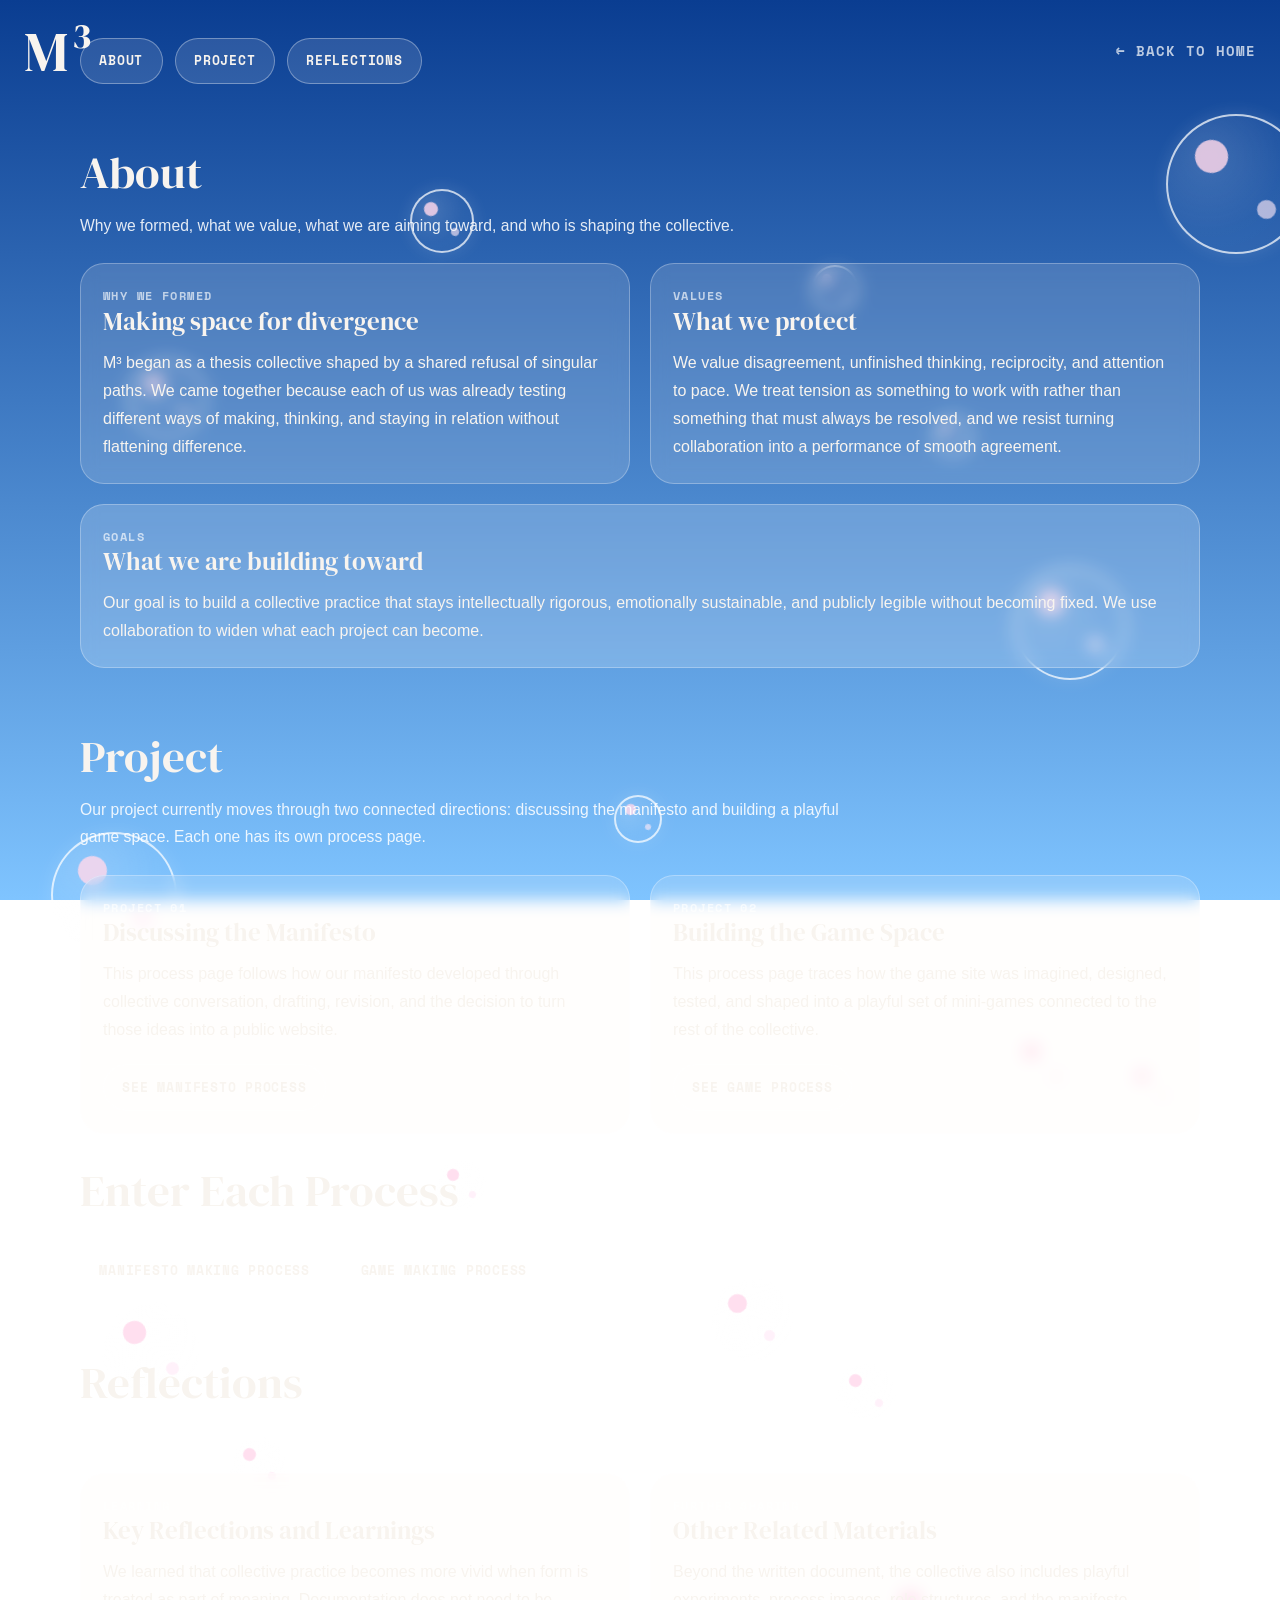
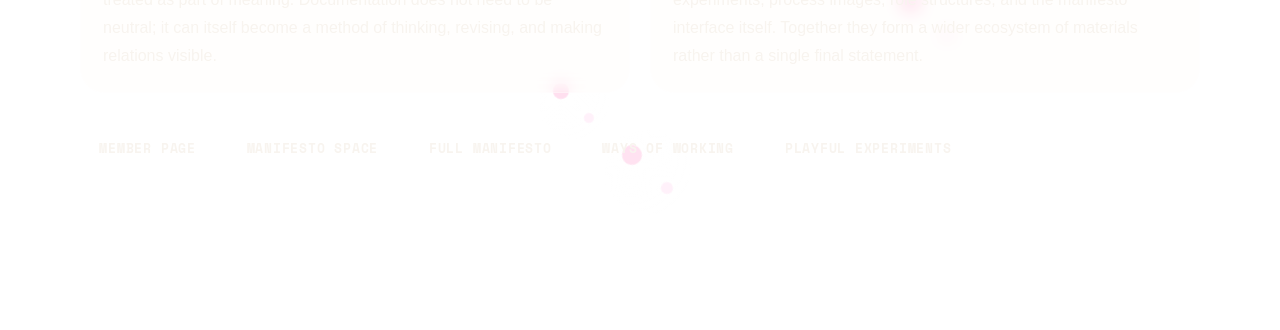
==== about.html @ fce45dc8 "first commit" ====
<!DOCTYPE html>
<html lang="en">
<head>
  <meta charset="UTF-8">
  <meta name="viewport" content="width=device-width, initial-scale=1.0">
  <title>M³ About</title>
  <link rel="stylesheet" href="./style.css">
</head>
<body class="about-page">
  <main class="page content-page">
    <a class="brand" href="./index.html">M&sup3;</a>
    <a class="page-home-link" href="./index.html">&larr; Back to Home</a>
    <div class="bubble bubble-1" aria-hidden="true"></div>
    <div class="bubble bubble-2" aria-hidden="true"></div>
    <div class="bubble bubble-3" aria-hidden="true"></div>
    <div class="bubble bubble-4" aria-hidden="true"></div>
    <div class="bubble bubble-5" aria-hidden="true"></div>
    <div class="bubble bubble-6" aria-hidden="true"></div>
    <div class="bubble bubble-7" aria-hidden="true"></div>
    <div class="bubble bubble-8" aria-hidden="true"></div>
    <div class="bubble bubble-9" aria-hidden="true"></div>
    <div class="bubble bubble-10" aria-hidden="true"></div>
    <div class="bubble bubble-11" aria-hidden="true"></div>
    <div class="bubble bubble-12" aria-hidden="true"></div>
    <div class="bubble bubble-13" aria-hidden="true"></div>
    <div class="bubble bubble-14" aria-hidden="true"></div>
    <div class="bubble bubble-15" aria-hidden="true"></div>
    <div class="bubble bubble-16" aria-hidden="true"></div>
    <div class="bubble bubble-17" aria-hidden="true"></div>
    <div class="bubble bubble-18" aria-hidden="true"></div>
    <section class="document-shell">
      <div class="link-cluster">
        <a class="link-pill" href="#about-section">About</a>
        <a class="link-pill" href="#project-section">Project</a>
        <a class="link-pill" href="#reflections-section">Reflections</a>
      </div>

      <div class="section-group" id="about-section">
        <div class="subsection-header">
          <h2 class="subsection-title">About</h2>
          <p class="subsection-note">Why we formed, what we value, what we are aiming toward, and who is shaping the collective.</p>
        </div>

        <div class="info-grid">
          <article class="info-card">
            <p class="card-kicker">Why We Formed</p>
            <h2>Making space for divergence</h2>
            <p>M&sup3; began as a thesis collective shaped by a shared refusal of singular paths. We came together because each of us was already testing different ways of making, thinking, and staying in relation without flattening difference.</p>
          </article>

          <article class="info-card">
            <p class="card-kicker">Values</p>
            <h2>What we protect</h2>
            <p>We value disagreement, unfinished thinking, reciprocity, and attention to pace. We treat tension as something to work with rather than something that must always be resolved, and we resist turning collaboration into a performance of smooth agreement.</p>
          </article>

          <article class="info-card feature-card">
            <p class="card-kicker">Goals</p>
            <h2>What we are building toward</h2>
            <p>Our goal is to build a collective practice that stays intellectually rigorous, emotionally sustainable, and publicly legible without becoming fixed. We use collaboration to widen what each project can become.</p>
          </article>
        </div>
      </div>

      <div class="section-group" id="project-section">
        <div class="subsection-header">
          <h2 class="subsection-title">Project</h2>
          <p class="subsection-note">Our project currently moves through two connected directions: discussing the manifesto and building a playful game space. Each one has its own process page.</p>
        </div>

        <div class="info-grid">
          <article class="info-card project-card">
            <p class="card-kicker">Project 01</p>
            <h2>Discussing the Manifesto</h2>
            <p>This process page follows how our manifesto developed through collective conversation, drafting, revision, and the decision to turn those ideas into a public website.</p>
            <div class="link-cluster">
              <a class="link-pill" href="./manifesto-process.html">See Manifesto Process</a>
            </div>
          </article>

          <article class="info-card project-card">
            <p class="card-kicker">Project 02</p>
            <h2>Building the Game Space</h2>
            <p>This process page traces how the game site was imagined, designed, tested, and shaped into a playful set of mini-games connected to the rest of the collective.</p>
            <div class="link-cluster">
              <a class="link-pill" href="./game-process.html">See Game Process</a>
            </div>
          </article>
        </div>

        <div class="subsection-header compact-header">
          <h2 class="subsection-title">Enter Each Process</h2>
        </div>

        <div class="link-cluster">
          <a class="link-pill" href="./manifesto-process.html">Manifesto Making Process</a>
          <a class="link-pill" href="./game-process.html">Game Making Process</a>
        </div>
      </div>

      <div class="section-group" id="reflections-section">
        <div class="subsection-header">
          <h2 class="subsection-title">Reflections</h2>
          <p class="subsection-note">What the process taught us, and what other materials remain worth sharing.</p>
        </div>

        <div class="info-grid">
          <article class="info-card">
            <p class="card-kicker">Learning</p>
            <h2>Key Reflections and Learnings</h2>
            <p>We learned that collective practice becomes more vivid when form is treated as part of meaning. Documentation does not need to be neutral; it can itself become a method of thinking, revising, and making relations visible.</p>
          </article>

          <article class="info-card">
            <p class="card-kicker">Further Sharing</p>
            <h2>Other Related Materials</h2>
            <p>Beyond the written document, the collective also includes playful experiments, process images, role structures, and the manifesto interface itself. Together they form a wider ecosystem of materials rather than a single final statement.</p>
          </article>
        </div>

        <div class="link-cluster">
          <a class="link-pill" href="./member.html">Member Page</a>
          <a class="link-pill" href="./manifesto/">Manifesto Space</a>
          <a class="link-pill" href="./manifesto/manifesto.html">Full Manifesto</a>
          <a class="link-pill" href="./manifesto/ways.html">Ways of Working</a>
          <a class="link-pill" href="./game/">Playful Experiments</a>
        </div>
      </div>
    </section>
  </main>
  <footer class="site-footer scroll-footer">&copy; 2026 M&sup3;</footer>
</body>
</html>
---- style.css ----
@import url('https://fonts.googleapis.com/css2?family=DM+Serif+Display:ital@0;1&family=Space+Mono:ital,wght@0,400;0,700;1,400&display=swap');

:root {
  --text: #f8f4ef;
  --button: rgba(255, 248, 240, 0.14);
  --button-hover: rgba(255, 248, 240, 0.28);
  --border: rgba(255, 255, 255, 0.28);
  --panel: rgba(255, 248, 240, 0.14);
}

* {
  box-sizing: border-box;
}

html {
  scroll-behavior: smooth;
}

body {
  margin: 0;
  min-height: 100vh;
  font-family: "Trebuchet MS", "Helvetica Neue", sans-serif;
  color: var(--text);
  background: url("./images/1.PNG") center center / cover no-repeat fixed;
}

body.member-page,
body.about-page {
  background: linear-gradient(180deg, #0a3d91 0%, #7fc4ff 100%) fixed;
}

body.process-page {
  background: linear-gradient(180deg, #38466b 0%, #c2d4ff 100%) fixed;
}

body.activation-page {
  background: linear-gradient(180deg, #125850 0%, #96ddd3 100%) fixed;
}

.site-footer {
  position: fixed;
  left: 50%;
  bottom: 18px;
  transform: translateX(-50%);
  color: rgba(255, 255, 255, 0.78);
  font-family: Arial, sans-serif;
  font-size: 0.78rem;
  letter-spacing: 1px;
  text-transform: uppercase;
  z-index: 5;
  pointer-events: none;
}

.site-footer.scroll-footer {
  position: static;
  display: block;
  width: fit-content;
  margin: 0 auto 1.5rem;
  transform: none;
}

.content-page {
  background: #1268c8;
}

body.member-page .content-page {
  background: transparent;
}

body.about-page .content-page,
body.process-page .content-page,
body.activation-page .content-page {
  background: transparent;
}

.page {
  min-height: 100vh;
  padding: 24px;
}

.content-page {
  display: flex;
  flex-direction: column;
  overflow: hidden;
  position: relative;
}

.home-page {
  display: flex;
  flex-direction: column;
  position: relative;
  overflow: hidden;
}

.brand {
  position: absolute;
  top: 24px;
  left: 24px;
  z-index: 3;
  margin: 0;
  font-size: clamp(2rem, 6vw, 3.5rem);
  line-height: 1;
  letter-spacing: 0.08em;
  color: var(--text);
  text-decoration: none;
  display: inline-block;
  font-family: 'DM Serif Display', serif;
  font-weight: 400;
}

.brand:hover {
  color: #C1121F;
}

.home-page .brand {
  text-transform: none;
}

.menu {
  flex: 1;
  display: grid;
  grid-template-columns: repeat(2, minmax(122px, 1fr));
  align-content: start;
  justify-content: center;
  gap: 14px 14px;
  width: min(300px, 100%);
  margin: 16vh auto 0;
  position: relative;
  z-index: 2;
}

.menu a {
  display: inline-flex;
  align-items: center;
  justify-content: center;
  width: 100%;
  padding: 12px 12px;
  border: 1px solid var(--border);
  border-radius: 999px;
  color: var(--text);
  text-decoration: none;
  text-transform: uppercase;
  letter-spacing: 1px;
  background: var(--button);
  font-size: 0.8rem;
  font-family: 'Space Mono', monospace;
  font-weight: 700;
  animation: pulse 2.4s ease-in-out infinite;
  animation-delay: var(--delay, 0s);
  box-shadow: 0 8px 24px rgba(0, 0, 0, 0.12);
  transition: transform 160ms ease, background 160ms ease, border-color 160ms ease;
}

.menu a:hover,
.menu a:focus-visible {
  background: var(--button-hover);
  border-color: rgba(255, 255, 255, 0.56);
  transform: translateY(-2px);
}

.menu a:nth-child(2) {
  animation-delay: 0.5s;
}

.menu a:nth-child(3) {
  animation-delay: 1s;
}

.menu a:nth-child(4) {
  animation-delay: 1.5s;
}

.page-home-link {
  position: absolute;
  top: 40px;
  right: 24px;
  display: inline-flex;
  align-items: center;
  gap: 0.5rem;
  color: rgba(255, 255, 255, 0.72);
  text-decoration: none;
  font-family: 'Space Mono', monospace;
  font-size: 0.9rem;
  text-transform: uppercase;
  letter-spacing: 1px;
  font-weight: 700;
  transition: all 0.3s ease;
}

.page-home-link:hover {
  color: #fdfbf7;
  opacity: 0.7;
  transform: translateX(-5px);
}

.content {
  max-width: 560px;
  margin-top: 7vh;
  padding: 18px 20px;
  border: 1px solid var(--border);
  border-radius: 24px;
  background: var(--panel);
  backdrop-filter: blur(4px);
}

.content h2 {
  margin: 0 0 12px;
  font-size: 1.2rem;
  text-transform: uppercase;
  letter-spacing: 0.08em;
}

.content p {
  margin: 0;
  line-height: 1.7;
}

.about-content {
  padding: 0;
  border: 0;
  border-radius: 0;
  background: transparent;
  backdrop-filter: none;
  margin-top: 14vh;
}

.about-content p+p {
  margin-top: 1.7rem;
}

.document-shell {
  max-width: 1120px;
  width: 100%;
  margin: 1.5vh auto 6rem;
  position: relative;
  z-index: 2;
}

.document-shell>.link-cluster:first-child {
  margin-top: 0;
}

.section-intro {
  max-width: 760px;
  margin-bottom: 2rem;
}

.eyebrow {
  margin: 0 0 0.6rem;
  font-family: 'Space Mono', monospace;
  font-size: 0.8rem;
  font-weight: 700;
  letter-spacing: 0.12em;
  text-transform: uppercase;
  color: rgba(255, 255, 255, 0.72);
}

.section-title,
.subsection-title {
  margin: 0;
  font-family: 'DM Serif Display', serif;
  font-weight: 400;
  line-height: 1.1;
}

.section-title {
  font-size: clamp(2.4rem, 6vw, 4.4rem);
}

.section-lead {
  margin: 1rem 0 0;
  max-width: 720px;
  line-height: 1.8;
  font-size: 1.04rem;
  color: rgba(255, 255, 255, 0.92);
}

.subsection-header {
  max-width: 760px;
  margin: 3.5rem 0 1.5rem;
}

.compact-header {
  margin-top: 2rem;
}

.subsection-title {
  font-size: clamp(1.8rem, 4vw, 2.8rem);
}

.subsection-note {
  margin: 0.9rem 0 0;
  max-width: 760px;
  line-height: 1.75;
  font-size: 0.98rem;
  color: rgba(255, 255, 255, 0.88);
}

.section-group {
  margin-top: 4rem;
  scroll-margin-top: 6rem;
}

.info-grid {
  display: grid;
  grid-template-columns: repeat(2, minmax(0, 1fr));
  gap: 20px;
}

.info-card,
.timeline-item,
.gallery-card {
  border: 1px solid var(--border);
  border-radius: 24px;
  background: var(--panel);
  backdrop-filter: blur(8px);
}

.info-card {
  padding: 22px;
}

.card-kicker {
  margin: 0 0 0.75rem;
  font-family: 'Space Mono', monospace;
  font-size: 0.74rem;
  font-weight: 700;
  letter-spacing: 0.12em;
  text-transform: uppercase;
  color: rgba(255, 255, 255, 0.66);
}

.info-card h2 {
  margin: 0 0 0.75rem;
  font-family: 'DM Serif Display', serif;
  font-size: 1.55rem;
  font-weight: 400;
  line-height: 1.2;
}

.info-card p {
  margin: 0;
  line-height: 1.75;
}

.info-card p+p {
  margin-top: 0.9rem;
}

.feature-card {
  grid-column: 1 / -1;
  background: rgba(255, 255, 255, 0.18);
}

.project-card {
  display: flex;
  flex-direction: column;
}

.project-card .link-cluster {
  margin-top: 1.25rem;
}

.project-card .link-pill {
  width: fit-content;
}

.timeline {
  display: grid;
  gap: 18px;
}

.timeline-item {
  display: grid;
  grid-template-columns: auto 1fr;
  gap: 18px;
  padding: 22px;
}

.timeline-index {
  min-width: 52px;
  height: 52px;
  display: inline-flex;
  align-items: center;
  justify-content: center;
  border-radius: 50%;
  border: 1px solid rgba(255, 255, 255, 0.34);
  font-family: 'Space Mono', monospace;
  font-size: 0.86rem;
  font-weight: 700;
  letter-spacing: 0.08em;
}

.timeline-copy h2 {
  margin: 0 0 0.65rem;
  font-family: 'DM Serif Display', serif;
  font-size: 1.4rem;
  font-weight: 400;
}

.timeline-copy p {
  margin: 0;
  line-height: 1.75;
}

.detail-list {
  list-style: none;
  margin: 0;
  padding: 0;
  display: grid;
  gap: 0.8rem;
}

.detail-list li {
  padding-top: 0.8rem;
  border-top: 1px solid rgba(255, 255, 255, 0.12);
  line-height: 1.7;
}

.detail-list li:first-child {
  padding-top: 0;
  border-top: 0;
}

.link-cluster {
  display: flex;
  flex-wrap: wrap;
  gap: 12px;
  margin-top: 2rem;
}

.link-pill {
  display: inline-flex;
  align-items: center;
  justify-content: center;
  padding: 0.8rem 1.15rem;
  border-radius: 999px;
  border: 1px solid rgba(255, 255, 255, 0.34);
  background: rgba(255, 255, 255, 0.12);
  color: var(--text);
  text-decoration: none;
  font-family: 'Space Mono', monospace;
  font-size: 0.8rem;
  font-weight: 700;
  letter-spacing: 0.06em;
  text-transform: uppercase;
  transition: transform 160ms ease, background 160ms ease, border-color 160ms ease;
}

.link-pill:hover,
.link-pill:focus-visible {
  transform: translateY(-2px);
  background: rgba(255, 255, 255, 0.2);
  border-color: rgba(255, 255, 255, 0.52);
}

.member-section {
  max-width: 1120px;
  width: 100%;
  margin: 8vh auto 4rem;
  position: relative;
  z-index: 2;
}

.process-shell {
  max-width: 1120px;
  width: 100%;
  margin: 8vh auto 4rem;
  position: relative;
  z-index: 2;
}

.process-cta {
  margin-top: 3.25rem;
}

.member-grid {
  display: grid;
  grid-template-columns: repeat(3, minmax(0, 1fr));
  gap: 20px;
  align-items: start;
}

.about-member-grid {
  margin-top: 1.25rem;
}

.member-card {
  display: flex;
  flex-direction: column;
  gap: 0.85rem;
  padding: 16px;
  border: 1px solid var(--border);
  border-radius: 24px;
  background: var(--panel);
  backdrop-filter: blur(4px);
}

.member-image {
  display: block;
  width: 100%;
  aspect-ratio: 1 / 1;
  object-fit: cover;
  border-radius: 18px;
  margin-bottom: 14px;
}

.member-name {
  margin: 0;
  font-family: 'DM Serif Display', serif;
  font-size: 1.35rem;
  font-weight: 400;
}

.member-meta {
  margin: 0;
  font-family: 'Space Mono', monospace;
  font-size: 0.74rem;
  font-weight: 700;
  letter-spacing: 0.12em;
  text-transform: uppercase;
  color: rgba(255, 255, 255, 0.72);
}

.member-bio,
.member-contact,
.member-detail {
  margin: 0;
  line-height: 1.65;
  font-size: 0.95rem;
}

.member-tags {
  display: flex;
  flex-wrap: wrap;
  gap: 8px;
}

.member-tag {
  display: inline-flex;
  align-items: center;
  padding: 0.32rem 0.65rem;
  border-radius: 999px;
  border: 1px solid rgba(255, 255, 255, 0.26);
  background: rgba(255, 255, 255, 0.1);
  font-family: 'Space Mono', monospace;
  font-size: 0.72rem;
  letter-spacing: 0.05em;
  text-transform: uppercase;
}

.member-subtitle {
  margin: 0;
  font-family: 'DM Serif Display', serif;
  font-size: 1rem;
  font-weight: 400;
}

.member-contact {
  margin-top: auto;
  padding-top: 0.6rem;
  font-family: 'Space Mono', monospace;
  font-size: 0.78rem;
}

.gallery-grid {
  display: grid;
  grid-template-columns: repeat(3, minmax(0, 1fr));
  gap: 20px;
}

.gallery-card {
  margin: 0;
  padding: 12px;
}

.gallery-card img {
  display: block;
  width: 100%;
  aspect-ratio: 4 / 5;
  object-fit: cover;
  border-radius: 16px;
}

img[data-random-manifesto-image] {
  transition: opacity 220ms ease;
}

.gallery-card figcaption {
  margin-top: 0.8rem;
  line-height: 1.6;
  font-size: 0.88rem;
  color: rgba(255, 255, 255, 0.84);
}

.bubble {
  position: absolute;
  border-radius: 50%;
  border: 2px solid rgba(255, 255, 255, 0.72);
  background: radial-gradient(circle at 30% 30%, rgba(255, 255, 255, 0.14), rgba(255, 255, 255, 0.03) 55%, rgba(255, 255, 255, 0.01) 100%);
  box-shadow: 0 0 18px rgba(255, 255, 255, 0.12);
  pointer-events: none;
  z-index: 1;
}

.bubble::before,
.bubble::after {
  content: "";
  position: absolute;
  border-radius: 50%;
  background: rgba(255, 216, 235, 0.82);
  filter: blur(0.2px);
}

.bubble::before {
  width: 24%;
  height: 24%;
  top: 18%;
  left: 20%;
  transform: rotate(-18deg);
}

.bubble::after {
  width: 14%;
  height: 14%;
  right: 20%;
  bottom: 24%;
  opacity: 0.72;
  background: rgba(255, 233, 247, 0.88);
  transform: rotate(18deg);
}

.bubble-1 {
  width: 78px;
  height: 78px;
  top: 19%;
  left: 10%;
  animation: bubble-drift-1 16s ease-in-out infinite;
}

.bubble-2 {
  width: 112px;
  height: 112px;
  top: 30%;
  right: 12%;
  animation: bubble-drift-2 19s ease-in-out infinite;
}

.bubble-3 {
  width: 58px;
  height: 58px;
  bottom: 21%;
  left: 18%;
  animation: bubble-drift-3 15s ease-in-out infinite;
}

.bubble-4 {
  width: 92px;
  height: 92px;
  bottom: 12%;
  right: 24%;
  animation: bubble-drift-4 18s ease-in-out infinite;
}

.bubble-5 {
  width: 46px;
  height: 46px;
  top: 14%;
  right: 33%;
  animation: bubble-drift-5 13s ease-in-out infinite;
}

.bubble-6 {
  width: 64px;
  height: 64px;
  top: 10%;
  left: 32%;
  animation: bubble-drift-3 17s ease-in-out infinite;
}

.bubble-7 {
  width: 126px;
  height: 126px;
  top: 44%;
  left: 4%;
  animation: bubble-drift-2 21s ease-in-out infinite;
}

.bubble-8 {
  width: 54px;
  height: 54px;
  top: 56%;
  right: 8%;
  animation: bubble-drift-5 14s ease-in-out infinite;
}

.bubble-9 {
  width: 84px;
  height: 84px;
  bottom: 28%;
  right: 38%;
  animation: bubble-drift-1 18s ease-in-out infinite;
}

.bubble-10 {
  width: 72px;
  height: 72px;
  bottom: 8%;
  left: 42%;
  animation: bubble-drift-4 20s ease-in-out infinite;
}

.bubble-11 {
  width: 40px;
  height: 40px;
  top: 22%;
  right: 24%;
  animation: bubble-drift-5 15s ease-in-out infinite;
}

.bubble-12 {
  width: 98px;
  height: 98px;
  bottom: 26%;
  left: 8%;
  animation: bubble-drift-2 23s ease-in-out infinite;
}

.bubble-13 {
  width: 52px;
  height: 52px;
  bottom: 36%;
  left: 34%;
  animation: bubble-drift-3 16s ease-in-out infinite;
}

.bubble-14 {
  width: 140px;
  height: 140px;
  top: 6%;
  right: -2%;
  animation: bubble-drift-1 24s ease-in-out infinite;
}

.bubble-15 {
  width: 66px;
  height: 66px;
  bottom: 42%;
  right: 16%;
  animation: bubble-drift-4 17s ease-in-out infinite;
}

.bubble-16 {
  width: 48px;
  height: 48px;
  top: 42%;
  left: 48%;
  animation: bubble-drift-5 12s ease-in-out infinite;
}

.bubble-17 {
  width: 88px;
  height: 88px;
  bottom: 4%;
  right: 46%;
  animation: bubble-drift-2 22s ease-in-out infinite;
}

.bubble-18 {
  width: 60px;
  height: 60px;
  top: 72%;
  right: 30%;
  animation: bubble-drift-3 18s ease-in-out infinite;
}

@keyframes pulse {

  0%,
  100% {
    transform: scale(1);
  }

  18% {
    transform: scale(1.04);
  }

  32% {
    transform: scale(1);
  }

  48% {
    transform: scale(1.06);
  }

  64% {
    transform: scale(0.99);
  }
}

@keyframes bubble-drift-1 {

  0%,
  100% {
    transform: translate(0, 0) scale(1);
  }

  25% {
    transform: translate(18px, -26px) scale(1.04);
  }

  50% {
    transform: translate(38px, -8px) scale(0.98);
  }

  75% {
    transform: translate(12px, 22px) scale(1.02);
  }
}

@keyframes bubble-drift-2 {

  0%,
  100% {
    transform: translate(0, 0) scale(1);
  }

  30% {
    transform: translate(-22px, -18px) scale(1.03);
  }

  55% {
    transform: translate(-40px, 16px) scale(0.97);
  }

  80% {
    transform: translate(-10px, 26px) scale(1.01);
  }
}

@keyframes bubble-drift-3 {

  0%,
  100% {
    transform: translate(0, 0) scale(1);
  }

  35% {
    transform: translate(20px, -20px) scale(1.05);
  }

  65% {
    transform: translate(34px, 10px) scale(0.98);
  }
}

@keyframes bubble-drift-4 {

  0%,
  100% {
    transform: translate(0, 0) scale(1);
  }

  20% {
    transform: translate(-16px, -24px) scale(1.04);
  }

  48% {
    transform: translate(-34px, -6px) scale(0.99);
  }

  76% {
    transform: translate(-8px, 20px) scale(1.02);
  }
}

@keyframes bubble-drift-5 {

  0%,
  100% {
    transform: translate(0, 0) scale(1);
  }

  40% {
    transform: translate(-14px, 18px) scale(1.04);
  }

  70% {
    transform: translate(8px, 30px) scale(0.97);
  }
}

@media (max-width: 720px) {
  .page {
    padding: 16px;
  }

  .brand {
    top: 16px;
    left: 16px;
  }

  .menu {
    width: min(320px, 100%);
    margin-top: 13vh;
  }

  .page-home-link {
    top: 24px;
    right: 16px;
  }

  .site-footer {
    bottom: 14px;
    font-size: 0.72rem;
  }

  .member-grid {
    grid-template-columns: 1fr;
  }

  .info-grid,
  .gallery-grid {
    grid-template-columns: 1fr;
  }

  .timeline-item {
    grid-template-columns: 1fr;
  }

  .document-shell {
    margin-top: 7rem;
    margin-bottom: 3rem;
  }

  .member-section {
    margin-top: 7rem;
  }

  .process-shell {
    margin-top: 7rem;
  }

  .menu a {
    min-width: 0;
  }

  .bubble-1 {
    top: 24%;
    left: 4%;
  }

  .bubble-2 {
    top: 34%;
    right: 4%;
  }

  .bubble-4 {
    right: 10%;
  }

  .bubble-6 {
    top: 18%;
    left: 48%;
  }

  .bubble-7 {
    top: 52%;
    left: -2%;
  }

  .bubble-8 {
    top: 68%;
    right: 2%;
  }

  .bubble-9 {
    bottom: 18%;
    right: 22%;
  }

  .bubble-10 {
    bottom: 6%;
    left: 18%;
  }

  .bubble-11 {
    top: 22%;
    right: 20%;
  }

  .bubble-12 {
    bottom: 24%;
    left: 2%;
  }

  .bubble-13 {
    bottom: 32%;
    left: 40%;
  }

  .bubble-14 {
    top: 10%;
    right: -8%;
  }

  .bubble-15 {
    bottom: 32%;
    right: 8%;
  }

  .bubble-16 {
    top: 46%;
    left: 58%;
  }

  .bubble-17 {
    bottom: 10%;
    right: 40%;
  }

  .bubble-18 {
    top: 78%;
    right: 24%;
  }
}
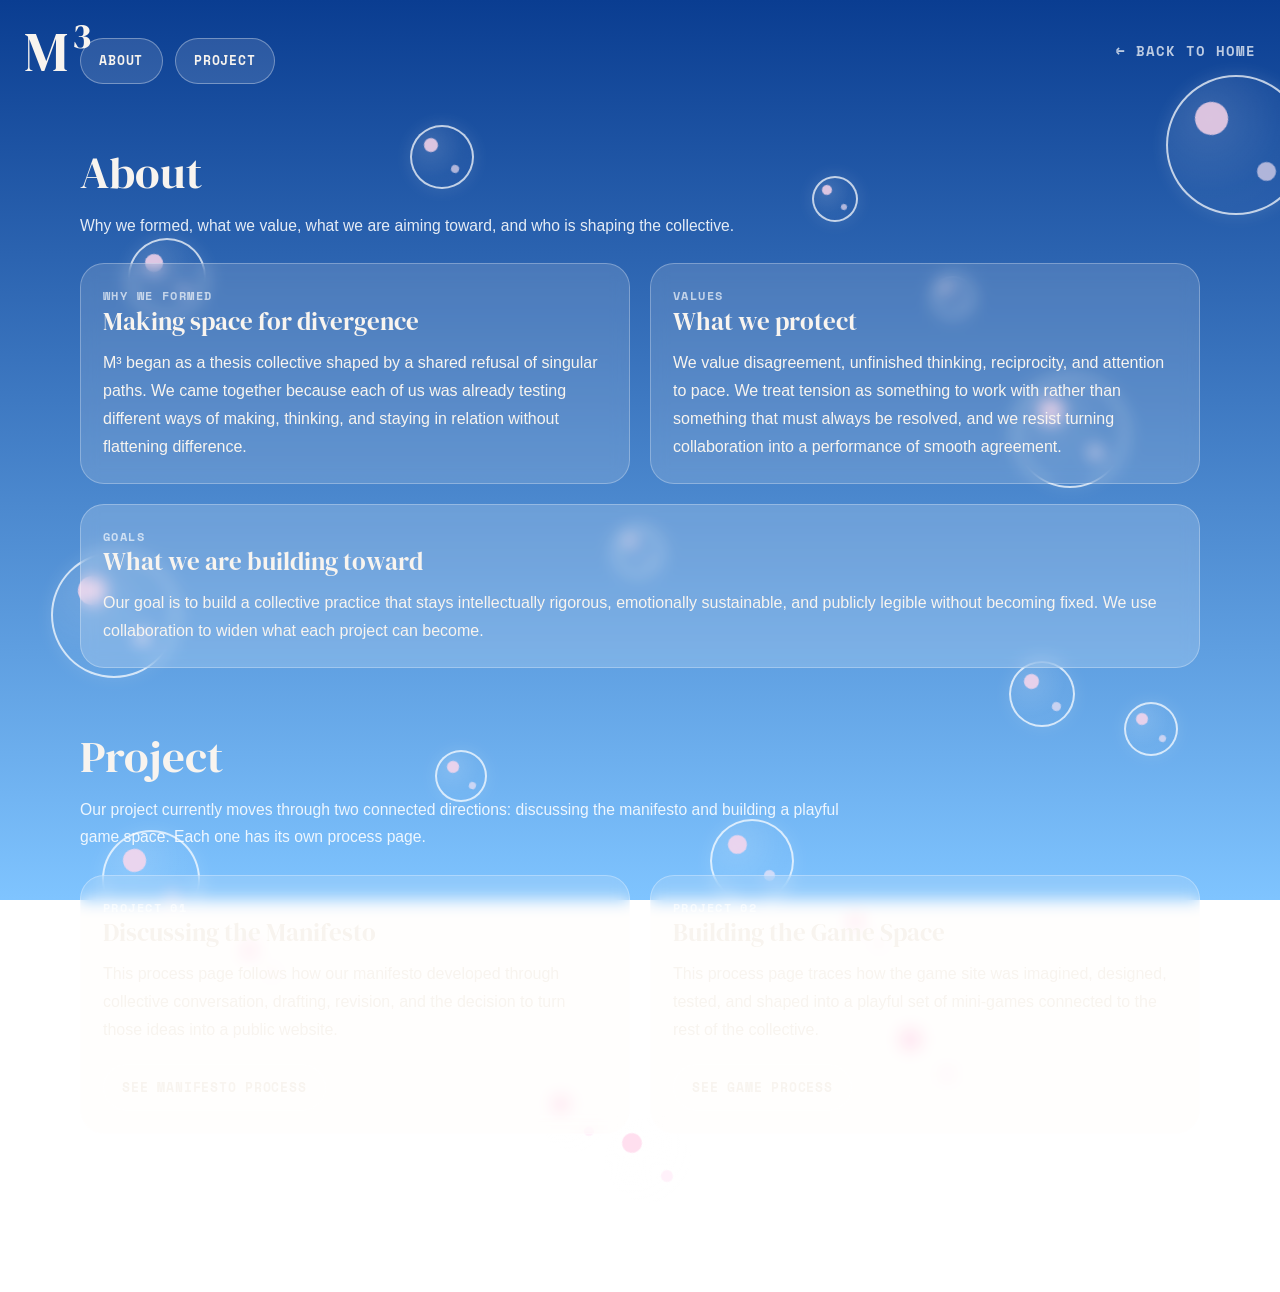
==== commit 507be2de: "8:17" ====
--- a/about.html
+++ b/about.html
@@ -32,7 +32,6 @@
       <div class="link-cluster">
         <a class="link-pill" href="#about-section">About</a>
         <a class="link-pill" href="#project-section">Project</a>
-        <a class="link-pill" href="#reflections-section">Reflections</a>
       </div>
 
       <div class="section-group" id="about-section">
@@ -88,43 +87,6 @@
           </article>
         </div>
 
-        <div class="subsection-header compact-header">
-          <h2 class="subsection-title">Enter Each Process</h2>
-        </div>
-
-        <div class="link-cluster">
-          <a class="link-pill" href="./manifesto-process.html">Manifesto Making Process</a>
-          <a class="link-pill" href="./game-process.html">Game Making Process</a>
-        </div>
-      </div>
-
-      <div class="section-group" id="reflections-section">
-        <div class="subsection-header">
-          <h2 class="subsection-title">Reflections</h2>
-          <p class="subsection-note">What the process taught us, and what other materials remain worth sharing.</p>
-        </div>
-
-        <div class="info-grid">
-          <article class="info-card">
-            <p class="card-kicker">Learning</p>
-            <h2>Key Reflections and Learnings</h2>
-            <p>We learned that collective practice becomes more vivid when form is treated as part of meaning. Documentation does not need to be neutral; it can itself become a method of thinking, revising, and making relations visible.</p>
-          </article>
-
-          <article class="info-card">
-            <p class="card-kicker">Further Sharing</p>
-            <h2>Other Related Materials</h2>
-            <p>Beyond the written document, the collective also includes playful experiments, process images, role structures, and the manifesto interface itself. Together they form a wider ecosystem of materials rather than a single final statement.</p>
-          </article>
-        </div>
-
-        <div class="link-cluster">
-          <a class="link-pill" href="./member.html">Member Page</a>
-          <a class="link-pill" href="./manifesto/">Manifesto Space</a>
-          <a class="link-pill" href="./manifesto/manifesto.html">Full Manifesto</a>
-          <a class="link-pill" href="./manifesto/ways.html">Ways of Working</a>
-          <a class="link-pill" href="./game/">Playful Experiments</a>
-        </div>
       </div>
     </section>
   </main>
--- a/style.css
+++ b/style.css
@@ -25,16 +25,10 @@
 }
 
 body.member-page,
-body.about-page {
+body.about-page,
+body.process-page,
+body.activation-page {
   background: linear-gradient(180deg, #0a3d91 0%, #7fc4ff 100%) fixed;
-}
-
-body.process-page {
-  background: linear-gradient(180deg, #38466b 0%, #c2d4ff 100%) fixed;
-}
-
-body.activation-page {
-  background: linear-gradient(180deg, #125850 0%, #96ddd3 100%) fixed;
 }
 
 .site-footer {
@@ -357,12 +351,85 @@
   flex-direction: column;
 }
 
+.process-start-card {
+  display: grid;
+  grid-template-columns: minmax(0, 1.6fr) minmax(0, 1fr);
+  gap: 28px;
+  align-items: start;
+}
+
+.process-start-card img {
+  display: block;
+  width: 88%;
+  aspect-ratio: 16 / 10;
+  object-fit: cover;
+  border-radius: 16px;
+  justify-self: start;
+  align-self: start;
+}
+
+.process-start-copy p:first-child {
+  margin-top: 0;
+}
+
+.process-start-copy {
+  align-self: start;
+}
+
+.process-start-copy p {
+  font-size: 0.97rem;
+  line-height: 1.68;
+  text-wrap: pretty;
+}
+
 .project-card .link-cluster {
   margin-top: 1.25rem;
 }
 
 .project-card .link-pill {
   width: fit-content;
+}
+
+.process-form-grid {
+  align-items: stretch;
+}
+
+.process-form-copy,
+.process-form-reference {
+  height: 100%;
+}
+
+.process-form-copy p {
+  text-wrap: pretty;
+}
+
+.process-reference-grid {
+  display: grid;
+  grid-template-columns: repeat(2, minmax(0, 1fr));
+  gap: 14px;
+  margin-top: 1.2rem;
+}
+
+.process-reference-item {
+  margin: 0;
+}
+
+.process-reference-item img {
+  display: block;
+  width: 100%;
+  aspect-ratio: 4 / 3;
+  object-fit: cover;
+  border-radius: 14px;
+}
+
+.process-reference-item figcaption {
+  margin-top: 0.55rem;
+  font-size: 0.76rem;
+  line-height: 1.45;
+  color: rgba(255, 255, 255, 0.76);
+  font-family: 'Space Mono', monospace;
+  letter-spacing: 0.04em;
+  text-transform: uppercase;
 }
 
 .timeline {
@@ -470,8 +537,23 @@
   z-index: 2;
 }
 
+.process-shell .section-lead {
+  max-width: 34rem;
+  text-wrap: pretty;
+}
+
 .process-cta {
   margin-top: 3.25rem;
+}
+
+@media (min-width: 721px) {
+  .manifesto-process-intro {
+    max-width: 980px;
+  }
+
+  .manifesto-process-title {
+    white-space: nowrap;
+  }
 }
 
 .member-grid {
@@ -582,10 +664,6 @@
   border-radius: 16px;
 }
 
-img[data-random-manifesto-image] {
-  transition: opacity 220ms ease;
-}
-
 .gallery-card figcaption {
   margin-top: 0.8rem;
   line-height: 1.6;
@@ -924,6 +1002,10 @@
     grid-template-columns: 1fr;
   }
 
+  .process-start-card {
+    grid-template-columns: 1fr;
+  }
+
   .timeline-item {
     grid-template-columns: 1fr;
   }
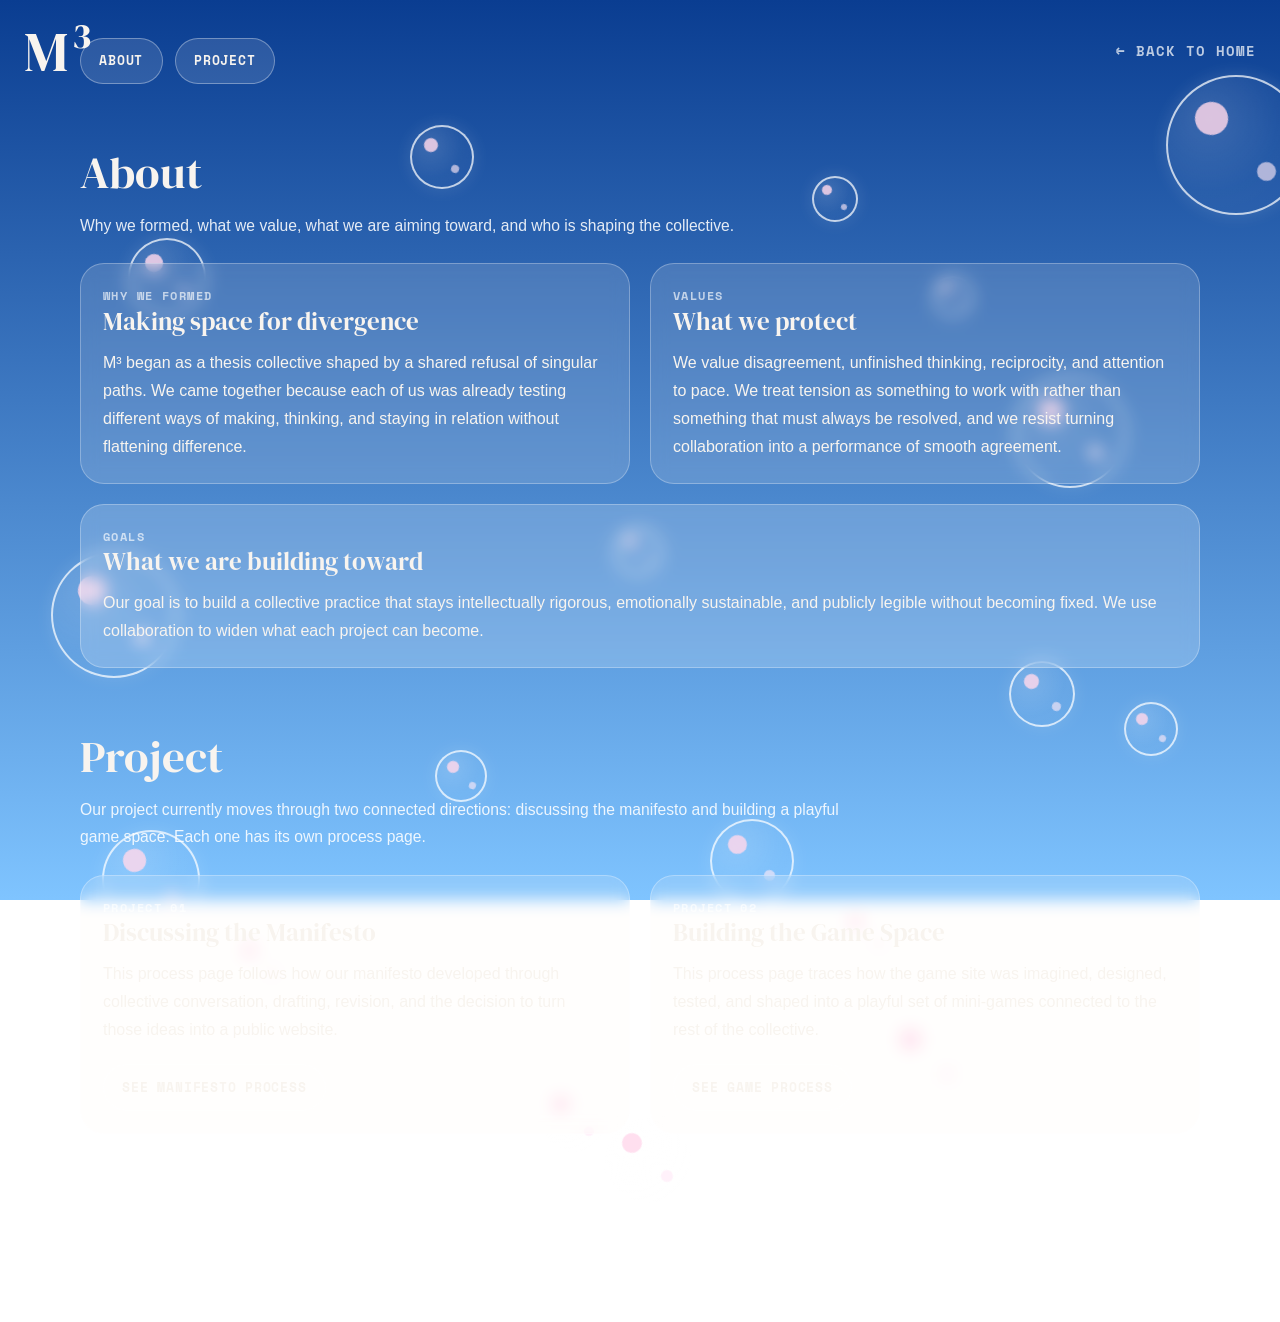
==== commit 41b64c32: "12:00" ====
--- a/about.html
+++ b/about.html
@@ -7,7 +7,7 @@
   <link rel="stylesheet" href="./style.css">
 </head>
 <body class="about-page">
-  <main class="page content-page">
+  <main id="top" class="page content-page">
     <a class="brand" href="./index.html">M&sup3;</a>
     <a class="page-home-link" href="./index.html">&larr; Back to Home</a>
     <div class="bubble bubble-1" aria-hidden="true"></div>
@@ -73,7 +73,7 @@
             <h2>Discussing the Manifesto</h2>
             <p>This process page follows how our manifesto developed through collective conversation, drafting, revision, and the decision to turn those ideas into a public website.</p>
             <div class="link-cluster">
-              <a class="link-pill" href="./manifesto-process.html">See Manifesto Process</a>
+              <a class="link-pill manifesto-process-link" href="./manifesto-process.html">See Manifesto Process</a>
             </div>
           </article>
 
@@ -90,6 +90,7 @@
       </div>
     </section>
   </main>
+  <a class="back-to-top-link" href="#top">Back to Top</a>
   <footer class="site-footer scroll-footer">&copy; 2026 M&sup3;</footer>
 </body>
 </html>
--- a/style.css
+++ b/style.css
@@ -29,6 +29,70 @@
 body.process-page,
 body.activation-page {
   background: linear-gradient(180deg, #0a3d91 0%, #7fc4ff 100%) fixed;
+}
+
+body.manifesto-process-page {
+  --text: #C1121F;
+  --button: rgba(193, 18, 31, 0.08);
+  --button-hover: rgba(193, 18, 31, 0.14);
+  --border: rgba(193, 18, 31, 0.22);
+  --panel: rgba(193, 18, 31, 0.08);
+  background: linear-gradient(180deg, #ffffff 0%, #fdfbf7 100%) fixed;
+}
+
+body.manifesto-process-page .brand:hover {
+  color: #7f0d16;
+}
+
+body.manifesto-process-page .eyebrow,
+body.manifesto-process-page .section-lead,
+body.manifesto-process-page .subsection-note,
+body.manifesto-process-page .card-kicker,
+body.manifesto-process-page .process-reference-item figcaption,
+body.manifesto-process-page .gallery-card figcaption,
+body.manifesto-process-page .site-footer {
+  color: #C1121F;
+}
+
+body.manifesto-process-page .page-home-link,
+body.manifesto-process-page .back-to-top-link {
+  color: #C1121F;
+}
+
+body.manifesto-process-page .page-home-link:hover,
+body.manifesto-process-page .back-to-top-link:hover {
+  color: #7f0d16;
+  opacity: 1;
+}
+
+body.manifesto-process-page .link-pill {
+  border-color: rgba(193, 18, 31, 0.22);
+  background: rgba(193, 18, 31, 0.08);
+}
+
+body.manifesto-process-page .link-pill:hover,
+body.manifesto-process-page .link-pill:focus-visible {
+  background: rgba(193, 18, 31, 0.14);
+  border-color: rgba(193, 18, 31, 0.32);
+}
+
+body.manifesto-process-page .feature-card {
+  background: rgba(193, 18, 31, 0.1);
+}
+
+body.manifesto-process-page .bubble {
+  display: none;
+  border-color: rgba(193, 18, 31, 0.42);
+  background: radial-gradient(circle at 30% 30%, rgba(193, 18, 31, 0.08), rgba(193, 18, 31, 0.03) 55%, rgba(193, 18, 31, 0.01) 100%);
+  box-shadow: 0 0 18px rgba(193, 18, 31, 0.08);
+}
+
+body.manifesto-process-page .bubble::before {
+  background: rgba(193, 18, 31, 0.2);
+}
+
+body.manifesto-process-page .bubble::after {
+  background: rgba(193, 18, 31, 0.16);
 }
 
 .site-footer {
@@ -187,6 +251,34 @@
   transform: translateX(-5px);
 }
 
+.back-to-top-link {
+  display: flex;
+  align-items: center;
+  justify-content: center;
+  gap: 0.45rem;
+  width: fit-content;
+  margin: 0 auto 0.55rem;
+  color: rgba(255, 255, 255, 0.72);
+  text-decoration: none;
+  font-family: 'Space Mono', monospace;
+  font-size: 0.9rem;
+  text-transform: uppercase;
+  letter-spacing: 1px;
+  font-weight: 700;
+  transition: all 0.3s ease;
+}
+
+.back-to-top-link::before {
+  content: "\2191";
+  line-height: 1;
+}
+
+.back-to-top-link:hover {
+  color: #fdfbf7;
+  opacity: 0.7;
+  transform: translateY(-5px);
+}
+
 .content {
   max-width: 560px;
   margin-top: 7vh;
@@ -368,6 +460,22 @@
   align-self: start;
 }
 
+.process-start-gallery {
+  display: grid;
+  grid-template-columns: repeat(2, minmax(0, 1fr));
+  gap: 12px;
+  width: 88%;
+  justify-self: start;
+  align-self: start;
+}
+
+.process-start-gallery img {
+  width: 100%;
+  aspect-ratio: 4 / 3;
+  object-fit: cover;
+  border-radius: 14px;
+}
+
 .process-start-copy p:first-child {
   margin-top: 0;
 }
@@ -382,6 +490,42 @@
   text-wrap: pretty;
 }
 
+.process-placeholder {
+  display: flex;
+  align-items: center;
+  justify-content: center;
+  width: 100%;
+  min-height: 180px;
+  padding: 1rem;
+  border: 1px dashed rgba(255, 255, 255, 0.38);
+  border-radius: 16px;
+  background: rgba(255, 255, 255, 0.08);
+  color: rgba(255, 255, 255, 0.72);
+  font-family: 'Space Mono', monospace;
+  font-size: 0.76rem;
+  font-weight: 700;
+  letter-spacing: 0.06em;
+  text-transform: uppercase;
+  text-align: center;
+}
+
+.process-start-card .process-placeholder {
+  width: 88%;
+  aspect-ratio: 16 / 10;
+  justify-self: start;
+  align-self: start;
+}
+
+.process-reference-item .process-placeholder {
+  aspect-ratio: 4 / 3;
+  min-height: 0;
+}
+
+.gallery-card .process-placeholder {
+  aspect-ratio: 4 / 5;
+  min-height: 0;
+}
+
 .project-card .link-cluster {
   margin-top: 1.25rem;
 }
@@ -392,6 +536,11 @@
 
 .process-form-grid {
   align-items: stretch;
+}
+
+.process-flow-grid {
+  grid-template-columns: 1fr;
+  align-items: start;
 }
 
 .process-form-copy,
@@ -400,6 +549,58 @@
 }
 
 .process-form-copy p {
+  text-wrap: pretty;
+}
+
+.process-step-card {
+  height: 100%;
+}
+
+.process-step-title {
+  margin: 0 0 0.8rem;
+  font-family: 'DM Serif Display', serif;
+  font-size: 1.5rem;
+  font-weight: 400;
+  line-height: 1.2;
+}
+
+.process-step-label {
+  margin-top: 1rem;
+  font-family: 'Space Mono', monospace;
+  font-size: 0.74rem;
+  font-weight: 700;
+  letter-spacing: 0.12em;
+  text-transform: uppercase;
+  color: rgba(255, 255, 255, 0.66);
+}
+
+.process-step-list {
+  list-style: disc;
+  margin: 0.8rem 0 0.8rem;
+  padding-left: 1.2rem;
+  display: grid;
+  gap: 0.35rem;
+}
+
+.process-step-list li {
+  padding-top: 0;
+  border-top: 0;
+  line-height: 1.45;
+}
+
+.process-step-list li:first-child {
+  padding-top: 0;
+  border-top: 0;
+}
+
+.process-step-list strong {
+  font-weight: 700;
+}
+
+.process-step-quote {
+  font-family: 'DM Serif Display', serif;
+  font-size: 1.3rem;
+  line-height: 1.45;
   text-wrap: pretty;
 }
 
@@ -521,6 +722,11 @@
   border-color: rgba(255, 255, 255, 0.52);
 }
 
+.manifesto-process-link:hover,
+.manifesto-process-link:focus-visible {
+  color: #C1121F;
+}
+
 .member-section {
   max-width: 1120px;
   width: 100%;
@@ -639,6 +845,7 @@
 }
 
 .member-contact {
+  display: none;
   margin-top: auto;
   padding-top: 0.6rem;
   font-family: 'Space Mono', monospace;
@@ -669,6 +876,79 @@
   line-height: 1.6;
   font-size: 0.88rem;
   color: rgba(255, 255, 255, 0.84);
+}
+
+.game-carousel {
+  position: relative;
+  width: 100%;
+}
+
+.game-carousel-frame {
+  border: 1px solid var(--border);
+  border-radius: 24px;
+  background: rgba(255, 255, 255, 0.18);
+  backdrop-filter: blur(8px);
+  overflow: hidden;
+}
+
+.game-carousel-viewport {
+  overflow: hidden;
+  width: 100%;
+}
+
+.game-carousel-track {
+  display: flex;
+  transition: transform 220ms ease;
+  will-change: transform;
+}
+
+.game-carousel-slide {
+  min-width: 100%;
+  margin: 0;
+}
+
+.game-carousel-slide img,
+.game-carousel-slide .process-placeholder {
+  display: block;
+  width: 100%;
+  height: auto;
+  object-fit: contain;
+}
+
+.game-carousel-btn {
+  position: absolute;
+  top: 50%;
+  transform: translateY(-50%);
+  z-index: 3;
+  width: 52px;
+  height: 52px;
+  display: inline-flex;
+  align-items: center;
+  justify-content: center;
+  border-radius: 999px;
+  border: 1px solid rgba(255, 255, 255, 0.34);
+  background: rgba(255, 255, 255, 0.12);
+  color: var(--text);
+  font-family: 'Space Mono', monospace;
+  font-size: 1.05rem;
+  font-weight: 700;
+  cursor: pointer;
+  transition: transform 160ms ease, background 160ms ease, border-color 160ms ease;
+}
+
+.game-carousel-btn:hover,
+.game-carousel-btn:focus-visible {
+  transform: translateY(calc(-50% - 2px));
+  background: rgba(255, 255, 255, 0.2);
+  border-color: rgba(255, 255, 255, 0.52);
+}
+
+.game-carousel-prev {
+  left: -68px;
+}
+
+.game-carousel-next {
+  right: -68px;
 }
 
 .bubble {
@@ -1002,8 +1282,25 @@
     grid-template-columns: 1fr;
   }
 
+  .game-carousel-prev {
+    left: -6px;
+  }
+
+  .game-carousel-next {
+    right: -6px;
+  }
+
+  .game-carousel-slide img,
+  .game-carousel-slide .process-placeholder {
+    height: auto;
+  }
+
   .process-start-card {
     grid-template-columns: 1fr;
+  }
+
+  .process-start-gallery {
+    width: 100%;
   }
 
   .timeline-item {
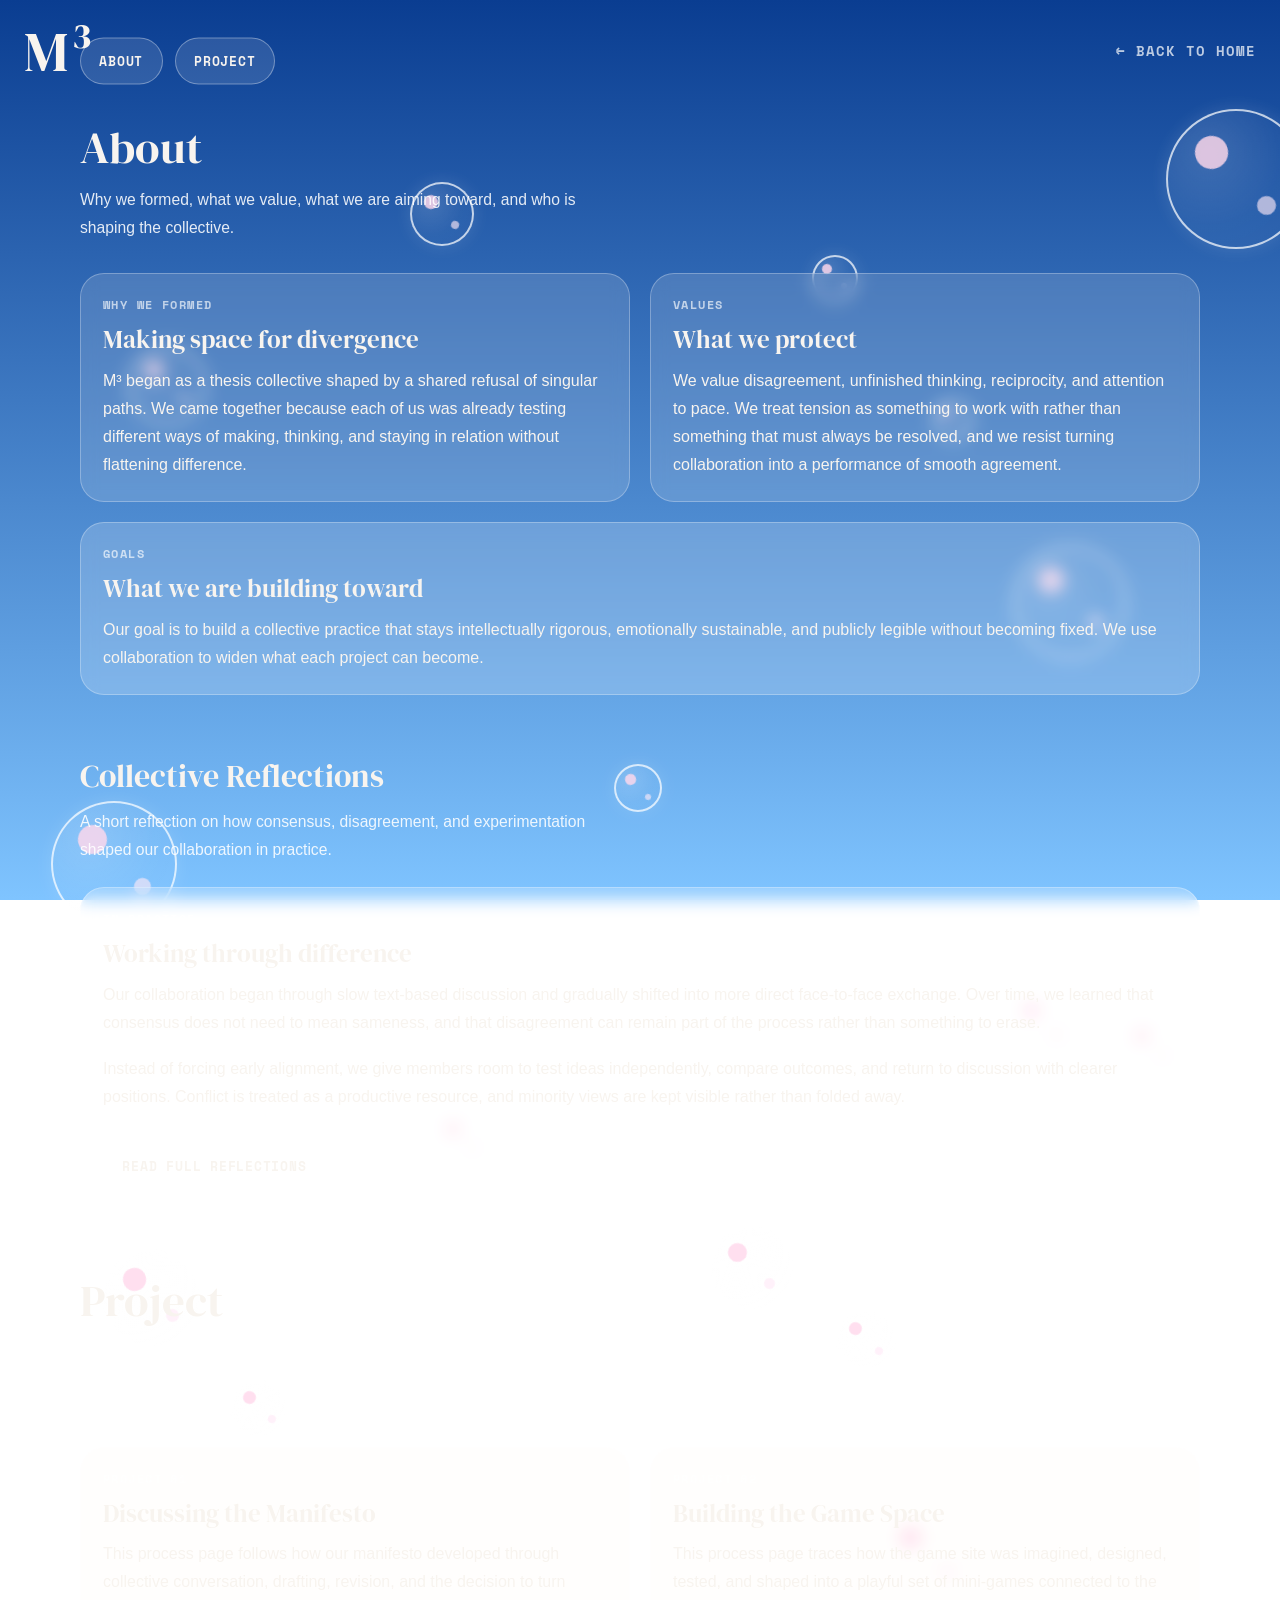
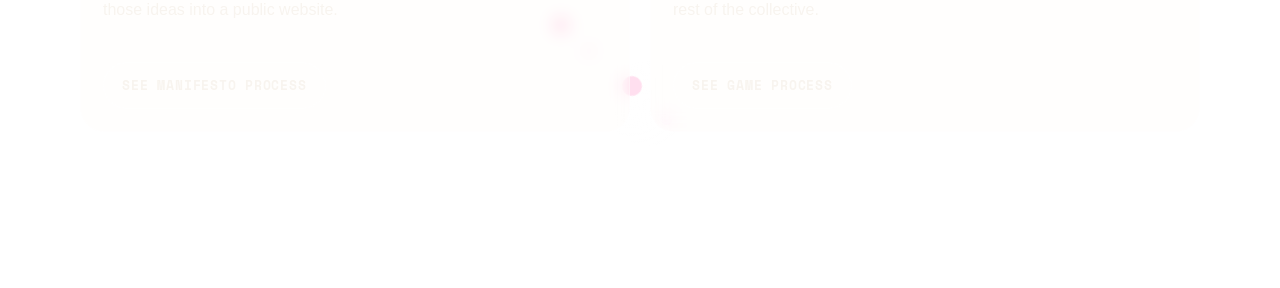
==== commit 02d56044: "04/20 17:20" ====
--- a/about.html
+++ b/about.html
@@ -35,7 +35,7 @@
       </div>
 
       <div class="section-group" id="about-section">
-        <div class="subsection-header">
+        <div class="subsection-header page-hero">
           <h2 class="subsection-title">About</h2>
           <p class="subsection-note">Why we formed, what we value, what we are aiming toward, and who is shaping the collective.</p>
         </div>
@@ -61,6 +61,30 @@
         </div>
       </div>
 
+      <div class="section-group" id="collective-reflections-section">
+        <div class="subsection-header">
+          <h2 class="subsection-title">Collective Reflections</h2>
+          <p class="subsection-note">A short reflection on how consensus, disagreement, and experimentation shaped our
+            collaboration in practice.</p>
+        </div>
+
+        <div class="info-grid">
+          <article class="info-card feature-card">
+            <p class="card-kicker">In Practice</p>
+            <h2>Working through difference</h2>
+            <p>Our collaboration began through slow text-based discussion and gradually shifted into more direct
+              face-to-face exchange. Over time, we learned that consensus does not need to mean sameness, and that
+              disagreement can remain part of the process rather than something to erase.</p>
+            <p>Instead of forcing early alignment, we give members room to test ideas independently, compare
+              outcomes, and return to discussion with clearer positions. Conflict is treated as a productive
+              resource, and minority views are kept visible rather than folded away.</p>
+            <div class="link-cluster">
+              <a class="link-pill" href="./how-we-work.html">Read Full Reflections</a>
+            </div>
+          </article>
+        </div>
+      </div>
+
       <div class="section-group" id="project-section">
         <div class="subsection-header">
           <h2 class="subsection-title">Project</h2>
@@ -82,7 +106,9 @@
             <h2>Building the Game Space</h2>
             <p>This process page traces how the game site was imagined, designed, tested, and shaped into a playful set of mini-games connected to the rest of the collective.</p>
             <div class="link-cluster">
-              <a class="link-pill" href="./game-process.html">See Game Process</a>
+              <a class="link-pill game-process-link" href="./game-process.html" data-hover-label="🍄🐦‍⬛🥚🟦😫">
+                <span class="link-pill-text">See Game Process</span>
+              </a>
             </div>
           </article>
         </div>
--- a/style.css
+++ b/style.css
@@ -6,6 +6,13 @@
   --button-hover: rgba(255, 248, 240, 0.28);
   --border: rgba(255, 255, 255, 0.28);
   --panel: rgba(255, 248, 240, 0.14);
+  --page-shell-top: 8vh;
+  --page-shell-bottom: 4rem;
+  --page-title-size: clamp(1.8rem, 4vw, 2.8rem);
+  --page-subtitle-size: clamp(1.45rem, 3vw, 2rem);
+  --box-copy-size: 1rem;
+  --box-copy-line-height: 1.75;
+  --box-copy-gap: 18px;
 }
 
 * {
@@ -93,6 +100,60 @@
 
 body.manifesto-process-page .bubble::after {
   background: rgba(193, 18, 31, 0.16);
+}
+
+body.game-process-page {
+  --text: #355126;
+  --button: rgba(95, 132, 58, 0.08);
+  --button-hover: rgba(95, 132, 58, 0.14);
+  --border: rgba(95, 132, 58, 0.24);
+  --panel: rgba(255, 255, 255, 0.28);
+  background: linear-gradient(180deg, #f8fcf0 0%, #dceeb8 56%, #c6df98 100%) fixed;
+}
+
+body.game-process-page .brand:hover {
+  color: #244118;
+}
+
+body.game-process-page .eyebrow,
+body.game-process-page .section-lead,
+body.game-process-page .subsection-note,
+body.game-process-page .card-kicker,
+body.game-process-page .process-step-label,
+body.game-process-page .process-reference-item figcaption,
+body.game-process-page .gallery-card figcaption,
+body.game-process-page .site-footer {
+  color: #355126;
+}
+
+body.game-process-page .page-home-link,
+body.game-process-page .back-to-top-link {
+  color: #355126;
+}
+
+body.game-process-page .page-home-link:hover,
+body.game-process-page .back-to-top-link:hover {
+  color: #244118;
+  opacity: 1;
+}
+
+body.game-process-page .link-pill {
+  border-color: rgba(95, 132, 58, 0.24);
+  background: rgba(95, 132, 58, 0.08);
+}
+
+body.game-process-page .link-pill:hover,
+body.game-process-page .link-pill:focus-visible {
+  background: rgba(95, 132, 58, 0.14);
+  border-color: rgba(95, 132, 58, 0.34);
+}
+
+body.game-process-page .feature-card {
+  background: rgba(255, 255, 255, 0.34);
+}
+
+body.game-process-page .bubble {
+  display: none;
 }
 
 .site-footer {
@@ -167,7 +228,7 @@
 }
 
 .brand:hover {
-  color: #C1121F;
+  color: #cfe9ff;
 }
 
 .home-page .brand {
@@ -216,6 +277,48 @@
   transform: translateY(-2px);
 }
 
+.home-manifesto-link:hover,
+.home-manifesto-link:focus-visible {
+  color: #C1121F;
+}
+
+.home-fun-link {
+  position: relative;
+  overflow: hidden;
+}
+
+.home-fun-link .menu-link-text {
+  transition: opacity 140ms ease;
+}
+
+.home-fun-link::after {
+  content: attr(data-hover-label);
+  position: absolute;
+  inset: 0;
+  display: inline-flex;
+  align-items: center;
+  justify-content: center;
+  opacity: 0;
+  transform: scale(0.98);
+  transition: opacity 140ms ease, transform 140ms ease;
+  font-family: "Apple Color Emoji", "Segoe UI Emoji", sans-serif;
+  font-size: 1.04rem;
+  line-height: 1;
+  text-transform: none;
+  letter-spacing: 0;
+}
+
+.home-fun-link:hover .menu-link-text,
+.home-fun-link:focus-visible .menu-link-text {
+  opacity: 0;
+}
+
+.home-fun-link:hover::after,
+.home-fun-link:focus-visible::after {
+  opacity: 1;
+  transform: scale(1);
+}
+
 .menu a:nth-child(2) {
   animation-delay: 0.5s;
 }
@@ -252,12 +355,15 @@
 }
 
 .back-to-top-link {
-  display: flex;
+  position: relative;
+  left: 50%;
+  transform: translateX(-50%);
+  display: inline-flex;
   align-items: center;
   justify-content: center;
   gap: 0.45rem;
-  width: fit-content;
-  margin: 0 auto 0.55rem;
+  width: max-content;
+  margin: 0 0 0.55rem;
   color: rgba(255, 255, 255, 0.72);
   text-decoration: none;
   font-family: 'Space Mono', monospace;
@@ -276,7 +382,7 @@
 .back-to-top-link:hover {
   color: #fdfbf7;
   opacity: 0.7;
-  transform: translateY(-5px);
+  transform: translate(-50%, -5px);
 }
 
 .content {
@@ -314,21 +420,32 @@
   margin-top: 1.7rem;
 }
 
-.document-shell {
+.document-shell,
+.member-section,
+.process-shell {
   max-width: 1120px;
   width: 100%;
-  margin: 1.5vh auto 6rem;
+  margin: var(--page-shell-top) auto var(--page-shell-bottom);
   position: relative;
   z-index: 2;
 }
 
-.document-shell>.link-cluster:first-child {
+.document-shell > .link-cluster:first-child {
   margin-top: 0;
+}
+
+body.about-page .document-shell > .link-cluster:first-child {
+  transform: translateY(-6.5vh);
 }
 
 .section-intro {
   max-width: 760px;
   margin-bottom: 2rem;
+}
+
+.page-hero {
+  max-width: 760px;
+  margin: 0 0 2rem;
 }
 
 .eyebrow {
@@ -353,11 +470,21 @@
   font-size: clamp(2.4rem, 6vw, 4.4rem);
 }
 
+.process-shell .section-title {
+  font-size: var(--page-title-size);
+}
+
+.page-hero .section-title,
+.page-hero .subsection-title {
+  font-size: var(--page-title-size);
+}
+
 .section-lead {
   margin: 1rem 0 0;
-  max-width: 720px;
+  max-width: 34rem;
   line-height: 1.8;
   font-size: 1.04rem;
+  text-wrap: pretty;
   color: rgba(255, 255, 255, 0.92);
 }
 
@@ -366,25 +493,47 @@
   margin: 3.5rem 0 1.5rem;
 }
 
+.section-intro.page-hero,
+.subsection-header.page-hero {
+  margin: 0 0 2rem;
+}
+
 .compact-header {
   margin-top: 2rem;
 }
 
 .subsection-title {
-  font-size: clamp(1.8rem, 4vw, 2.8rem);
+  font-size: var(--page-subtitle-size);
+}
+
+.process-shell .subsection-title {
+  font-size: var(--page-subtitle-size);
+}
+
+.member-page-title {
+  font-size: var(--page-title-size);
+}
+
+body.about-page #project-section .subsection-title {
+  font-size: var(--page-title-size);
 }
 
 .subsection-note {
   margin: 0.9rem 0 0;
-  max-width: 760px;
+  max-width: 34rem;
   line-height: 1.75;
   font-size: 0.98rem;
+  text-wrap: pretty;
   color: rgba(255, 255, 255, 0.88);
 }
 
 .section-group {
   margin-top: 4rem;
   scroll-margin-top: 6rem;
+}
+
+body.about-page #about-section {
+  margin-top: -1.25rem;
 }
 
 .info-grid {
@@ -424,13 +573,11 @@
   line-height: 1.2;
 }
 
-.info-card p {
-  margin: 0;
-  line-height: 1.75;
-}
-
-.info-card p+p {
-  margin-top: 0.9rem;
+.info-card p:not(.card-kicker):not(.process-step-label):not(.process-step-quote) {
+  margin: 0 0 var(--box-copy-gap);
+  font-size: var(--box-copy-size);
+  line-height: var(--box-copy-line-height);
+  text-wrap: pretty;
 }
 
 .feature-card {
@@ -476,18 +623,20 @@
   border-radius: 14px;
 }
 
-.process-start-copy p:first-child {
-  margin-top: 0;
-}
-
 .process-start-copy {
   align-self: start;
 }
 
-.process-start-copy p {
-  font-size: 0.97rem;
-  line-height: 1.68;
+.process-start-copy p:not(.card-kicker) {
+  margin: 0 0 var(--box-copy-gap);
+  font-size: var(--box-copy-size);
+  line-height: var(--box-copy-line-height);
   text-wrap: pretty;
+}
+
+.process-start-copy p:not(.card-kicker):last-child,
+.info-card p:not(.card-kicker):not(.process-step-label):not(.process-step-quote):last-child {
+  margin-bottom: 0;
 }
 
 .process-placeholder {
@@ -585,7 +734,8 @@
 .process-step-list li {
   padding-top: 0;
   border-top: 0;
-  line-height: 1.45;
+  font-size: var(--box-copy-size);
+  line-height: var(--box-copy-line-height);
 }
 
 .process-step-list li:first-child {
@@ -668,7 +818,9 @@
 
 .timeline-copy p {
   margin: 0;
-  line-height: 1.75;
+  font-size: var(--box-copy-size);
+  line-height: var(--box-copy-line-height);
+  text-wrap: pretty;
 }
 
 .detail-list {
@@ -682,7 +834,8 @@
 .detail-list li {
   padding-top: 0.8rem;
   border-top: 1px solid rgba(255, 255, 255, 0.12);
-  line-height: 1.7;
+  font-size: var(--box-copy-size);
+  line-height: var(--box-copy-line-height);
 }
 
 .detail-list li:first-child {
@@ -727,20 +880,45 @@
   color: #C1121F;
 }
 
-.member-section {
-  max-width: 1120px;
-  width: 100%;
-  margin: 8vh auto 4rem;
+.game-process-link {
   position: relative;
-  z-index: 2;
-}
-
-.process-shell {
-  max-width: 1120px;
-  width: 100%;
-  margin: 8vh auto 4rem;
-  position: relative;
-  z-index: 2;
+  overflow: hidden;
+}
+
+.game-process-link .link-pill-text {
+  transition: opacity 140ms ease;
+}
+
+.game-process-link::after {
+  content: attr(data-hover-label);
+  position: absolute;
+  inset: 0;
+  display: inline-flex;
+  align-items: center;
+  justify-content: center;
+  opacity: 0;
+  transform: scale(0.98);
+  transition: opacity 140ms ease, transform 140ms ease;
+  font-family: "Apple Color Emoji", "Segoe UI Emoji", sans-serif;
+  font-size: 1.04rem;
+  line-height: 1;
+  text-transform: none;
+  letter-spacing: 0;
+}
+
+.game-process-link:hover .link-pill-text,
+.game-process-link:focus-visible .link-pill-text {
+  opacity: 0;
+}
+
+.game-process-link:hover::after,
+.game-process-link:focus-visible::after {
+  opacity: 1;
+  transform: scale(1);
+}
+
+body.member-page .member-section .section-intro {
+  margin-top: 1.9rem;
 }
 
 .process-shell .section-lead {
@@ -750,6 +928,35 @@
 
 .process-cta {
   margin-top: 3.25rem;
+}
+
+.related-inline-links {
+  margin: 1rem 0 0;
+  text-align: left;
+  font-family: 'Space Mono', monospace;
+  font-size: 0.76rem;
+  font-weight: 700;
+  letter-spacing: 0.06em;
+  text-transform: uppercase;
+  color: rgba(255, 255, 255, 0.74);
+}
+
+.related-inline-links a {
+  color: inherit;
+  text-decoration: none;
+  border-bottom: 1px solid transparent;
+  transition: color 160ms ease, border-color 160ms ease, opacity 160ms ease;
+}
+
+.related-inline-links a:hover,
+.related-inline-links a:focus-visible {
+  color: rgba(255, 255, 255, 0.96);
+  border-color: currentColor;
+}
+
+.related-inline-links span {
+  margin: 0 0.5rem;
+  opacity: 0.72;
 }
 
 @media (min-width: 721px) {
@@ -814,8 +1021,9 @@
 .member-contact,
 .member-detail {
   margin: 0;
-  line-height: 1.65;
-  font-size: 0.95rem;
+  font-size: var(--box-copy-size);
+  line-height: var(--box-copy-line-height);
+  text-wrap: pretty;
 }
 
 .member-tags {
@@ -1307,17 +1515,19 @@
     grid-template-columns: 1fr;
   }
 
-  .document-shell {
+  .document-shell,
+  .member-section,
+  .process-shell {
     margin-top: 7rem;
     margin-bottom: 3rem;
   }
 
-  .member-section {
-    margin-top: 7rem;
-  }
-
-  .process-shell {
-    margin-top: 7rem;
+  body.about-page .document-shell > .link-cluster:first-child {
+    transform: none;
+  }
+
+  body.member-page .member-section .section-intro {
+    margin-top: 1.6rem;
   }
 
   .menu a {
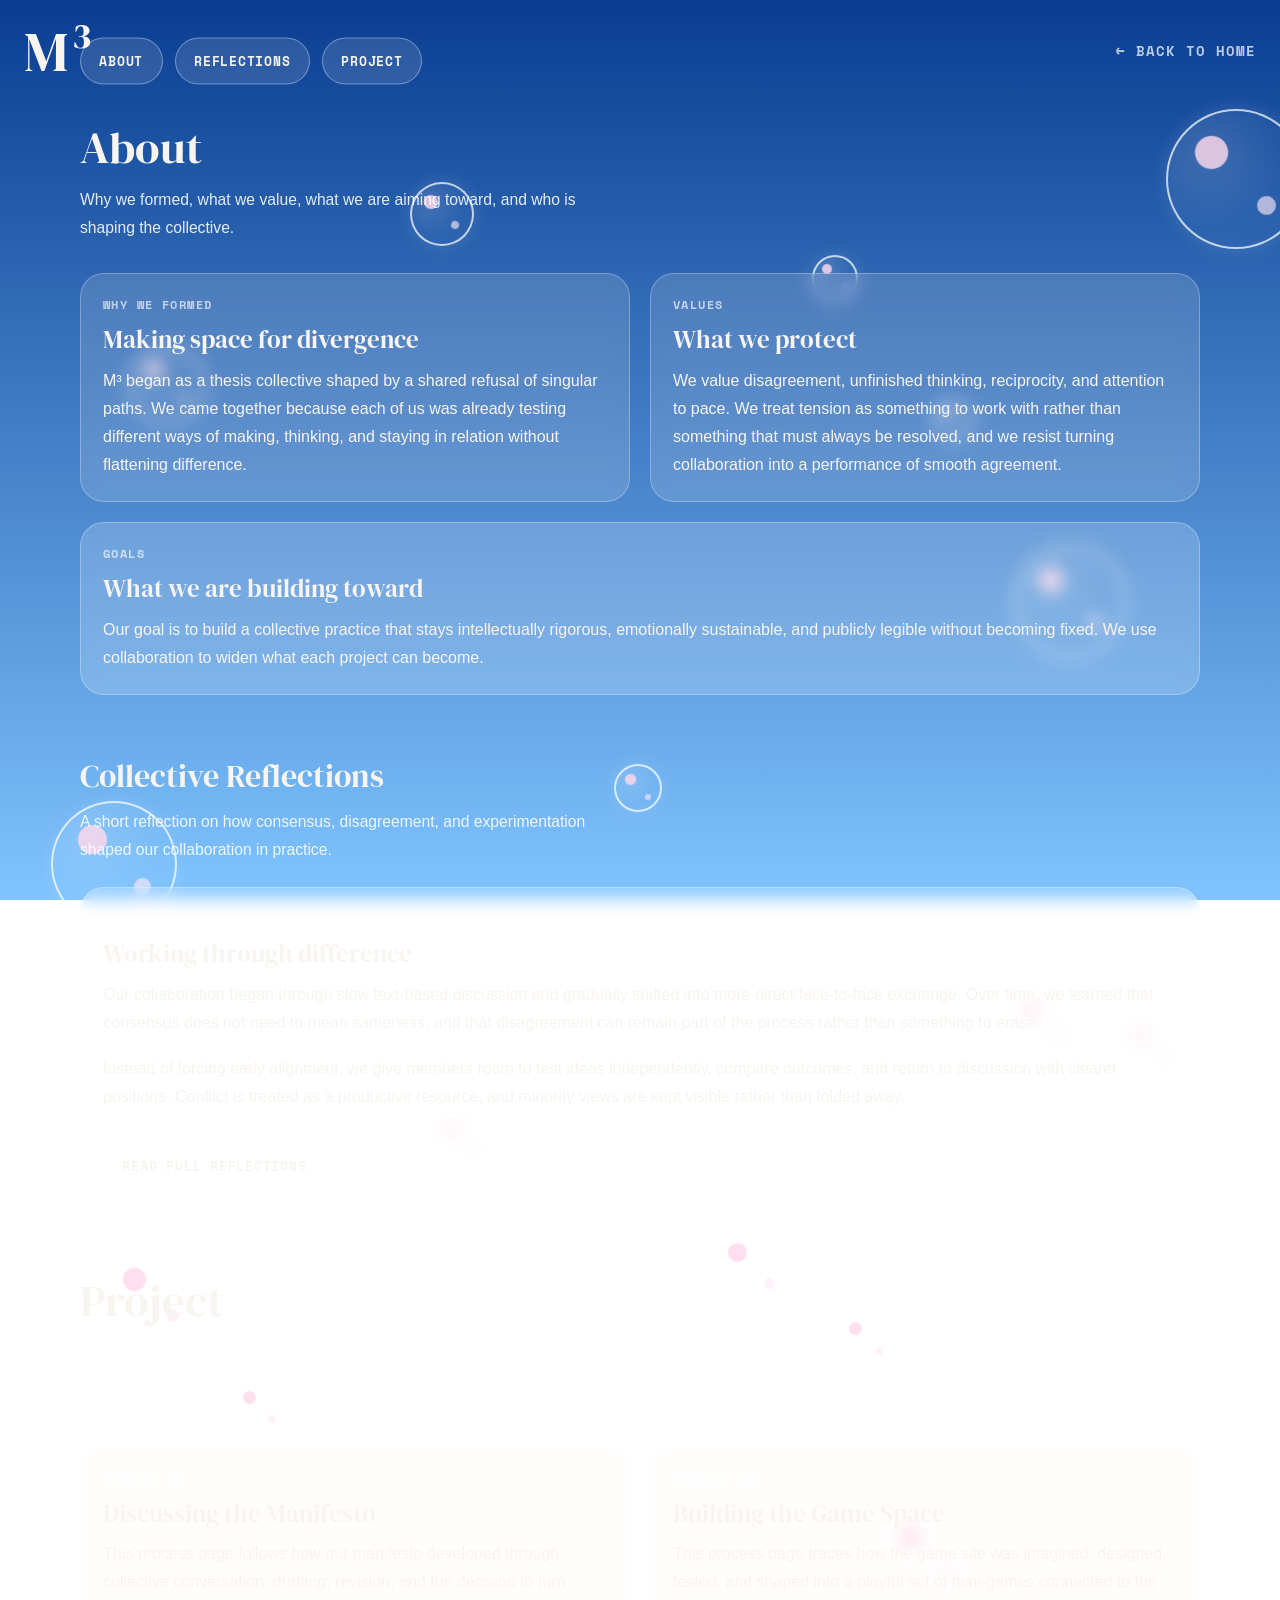
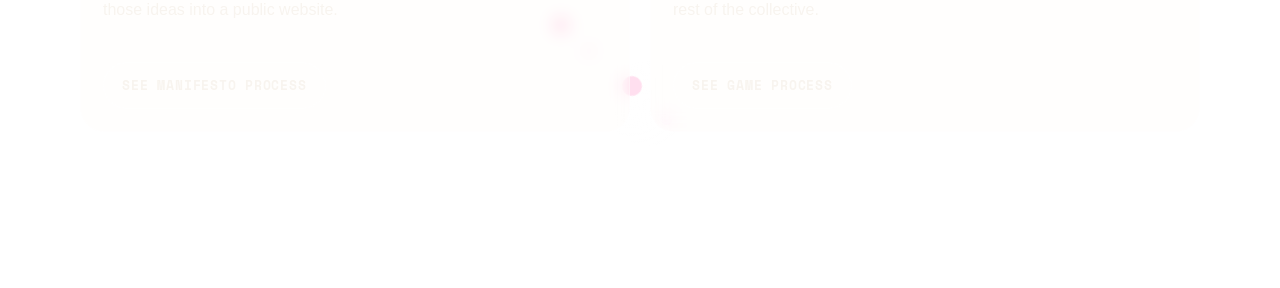
==== commit 6199dd50: "04/21 17:26" ====
--- a/about.html
+++ b/about.html
@@ -31,6 +31,7 @@
     <section class="document-shell">
       <div class="link-cluster">
         <a class="link-pill" href="#about-section">About</a>
+        <a class="link-pill" href="#collective-reflections-section">Reflections</a>
         <a class="link-pill" href="#project-section">Project</a>
       </div>
 
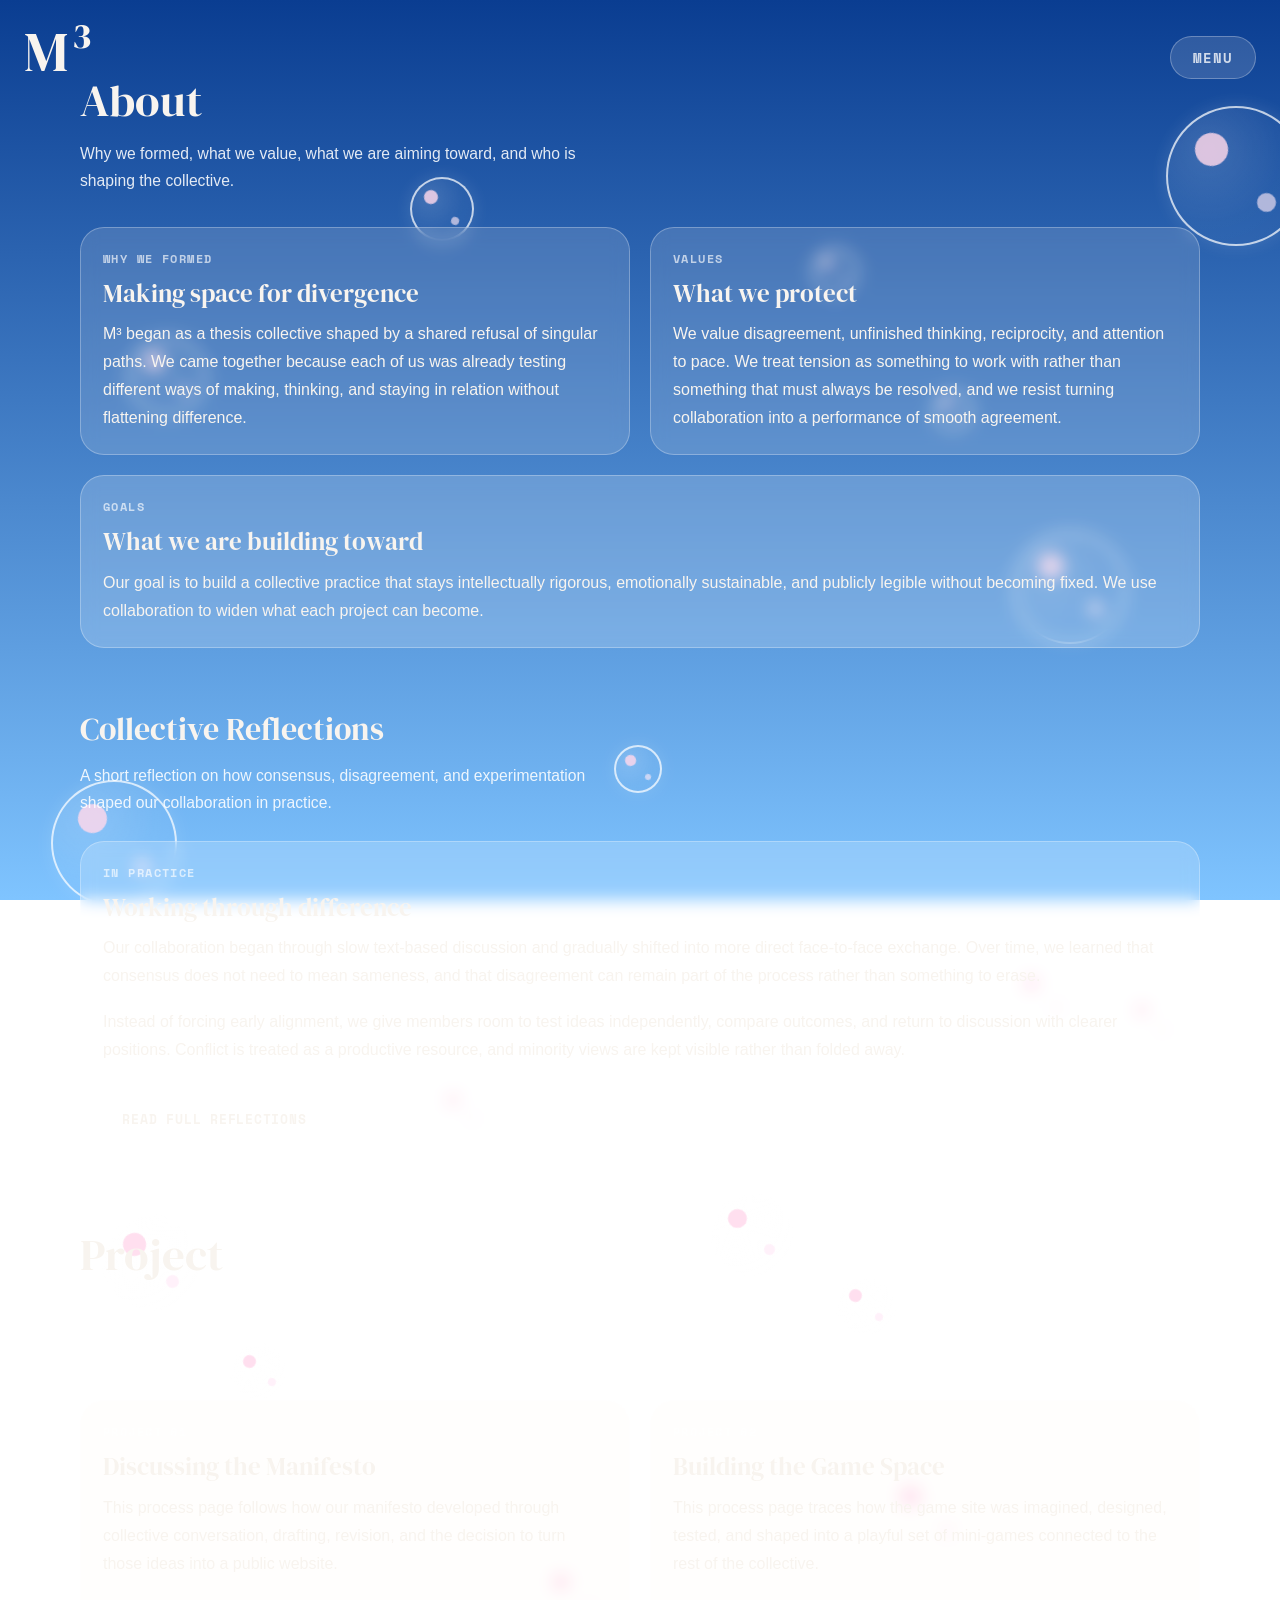
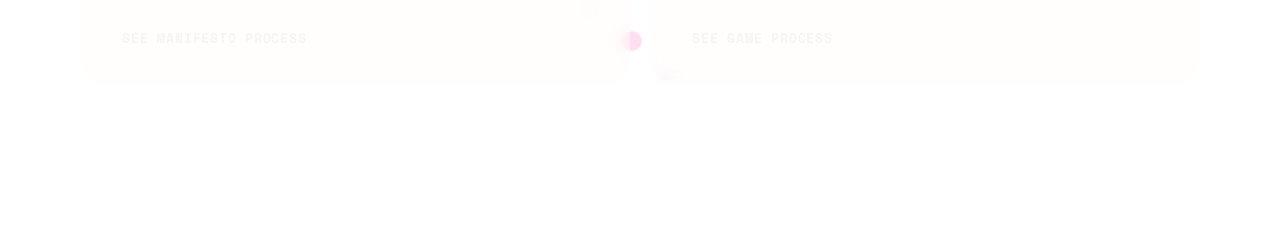
==== commit c49dcb0b: "add menu" ====
--- a/about.html
+++ b/about.html
@@ -9,7 +9,17 @@
 <body class="about-page">
   <main id="top" class="page content-page">
     <a class="brand" href="./index.html">M&sup3;</a>
-    <a class="page-home-link" href="./index.html">&larr; Back to Home</a>
+    <details class="page-menu">
+      <summary>Menu</summary>
+      <div class="page-menu-panel">
+        <a href="./about.html#about-section">About</a>
+        <a href="./how-we-work.html">Reflections</a>
+        <a href="./about.html#project-section">Project</a>
+        <a href="./member.html">Member</a>
+        <a href="./manifesto/" target="_blank" rel="noreferrer">Manifesto</a>
+        <a href="./game/" target="_blank" rel="noreferrer">Fun</a>
+      </div>
+    </details>
     <div class="bubble bubble-1" aria-hidden="true"></div>
     <div class="bubble bubble-2" aria-hidden="true"></div>
     <div class="bubble bubble-3" aria-hidden="true"></div>
@@ -29,12 +39,6 @@
     <div class="bubble bubble-17" aria-hidden="true"></div>
     <div class="bubble bubble-18" aria-hidden="true"></div>
     <section class="document-shell">
-      <div class="link-cluster">
-        <a class="link-pill" href="#about-section">About</a>
-        <a class="link-pill" href="#collective-reflections-section">Reflections</a>
-        <a class="link-pill" href="#project-section">Project</a>
-      </div>
-
       <div class="section-group" id="about-section">
         <div class="subsection-header page-hero">
           <h2 class="subsection-title">About</h2>
--- a/style.css
+++ b/style.css
@@ -28,7 +28,7 @@
   min-height: 100vh;
   font-family: "Trebuchet MS", "Helvetica Neue", sans-serif;
   color: var(--text);
-  background: url("./images/1.PNG") center center / cover no-repeat fixed;
+  background: #1268c8;
 }
 
 body.member-page,
@@ -209,6 +209,15 @@
   flex-direction: column;
   position: relative;
   overflow: hidden;
+}
+
+.home-page::before {
+  content: "";
+  position: absolute;
+  inset: -4vmax;
+  background: url("./images/1.PNG") center center / cover no-repeat;
+  pointer-events: none;
+  z-index: 0;
 }
 
 .brand {
@@ -249,6 +258,9 @@
 }
 
 .menu a {
+  --float-x: 10px;
+  --float-y: -18px;
+  --float-tilt: 1deg;
   display: inline-flex;
   align-items: center;
   justify-content: center;
@@ -264,17 +276,17 @@
   font-size: 0.8rem;
   font-family: 'Space Mono', monospace;
   font-weight: 700;
-  animation: pulse 2.4s ease-in-out infinite;
+  animation: menu-bubble-drift 10.5s ease-in-out infinite;
   animation-delay: var(--delay, 0s);
   box-shadow: 0 8px 24px rgba(0, 0, 0, 0.12);
-  transition: transform 160ms ease, background 160ms ease, border-color 160ms ease;
+  transition: background 160ms ease, border-color 160ms ease, box-shadow 160ms ease;
 }
 
 .menu a:hover,
 .menu a:focus-visible {
   background: var(--button-hover);
   border-color: rgba(255, 255, 255, 0.56);
-  transform: translateY(-2px);
+  box-shadow: 0 14px 34px rgba(0, 0, 0, 0.16);
 }
 
 .home-manifesto-link:hover,
@@ -320,15 +332,27 @@
 }
 
 .menu a:nth-child(2) {
+  --float-x: -12px;
+  --float-y: -15px;
+  --float-tilt: -1deg;
   animation-delay: 0.5s;
+  animation-duration: 11.8s;
 }
 
 .menu a:nth-child(3) {
+  --float-x: 14px;
+  --float-y: 16px;
+  --float-tilt: -1.4deg;
   animation-delay: 1s;
+  animation-duration: 12.6s;
 }
 
 .menu a:nth-child(4) {
+  --float-x: -9px;
+  --float-y: 18px;
+  --float-tilt: 1.2deg;
   animation-delay: 1.5s;
+  animation-duration: 10.9s;
 }
 
 .page-home-link {
@@ -352,6 +376,131 @@
   color: #fdfbf7;
   opacity: 0.7;
   transform: translateX(-5px);
+}
+
+.page-menu {
+  position: absolute;
+  top: 36px;
+  right: 24px;
+  z-index: 6;
+  font-family: 'Space Mono', monospace;
+}
+
+.page-menu > summary {
+  display: inline-flex;
+  align-items: center;
+  justify-content: center;
+  min-width: 86px;
+  padding: 0.62rem 0.9rem;
+  border: 1px solid var(--border);
+  border-radius: 999px;
+  color: rgba(255, 255, 255, 0.78);
+  background: var(--button);
+  cursor: pointer;
+  list-style: none;
+  text-transform: uppercase;
+  letter-spacing: 1px;
+  font-size: 0.9rem;
+  font-weight: 700;
+  transition: background 160ms ease, border-color 160ms ease, color 160ms ease;
+}
+
+.page-menu > summary::-webkit-details-marker {
+  display: none;
+}
+
+.page-menu > summary:hover,
+.page-menu > summary:focus-visible,
+.page-menu[open] > summary {
+  color: #fdfbf7;
+  background: var(--button-hover);
+  border-color: rgba(255, 255, 255, 0.48);
+}
+
+.page-menu-panel {
+  position: absolute;
+  top: calc(100% + 10px);
+  right: 0;
+  display: grid;
+  gap: 8px;
+  min-width: 260px;
+  padding: 12px;
+  border: 1px solid var(--border);
+  border-radius: 18px;
+  background: rgba(18, 104, 200, 0.86);
+  backdrop-filter: blur(8px);
+  box-shadow: 0 18px 36px rgba(0, 0, 0, 0.18);
+}
+
+.page-menu-panel a {
+  margin: 0;
+  font-size: 0.74rem;
+  letter-spacing: 0.12em;
+  text-transform: uppercase;
+  font-weight: 700;
+}
+
+.page-menu-panel a {
+  display: inline-flex;
+  align-items: center;
+  min-height: 34px;
+  padding: 0.34rem 0;
+  border: 0;
+  border-radius: 0;
+  color: var(--text);
+  background: transparent;
+  text-decoration: none;
+  transition: opacity 160ms ease, transform 160ms ease;
+}
+
+.page-menu-panel a:hover,
+.page-menu-panel a:focus-visible {
+  background: transparent;
+  border-color: transparent;
+  opacity: 0.72;
+  transform: translateX(4px);
+}
+
+body.manifesto-process-page .page-menu > summary,
+body.manifesto-process-page .page-menu-panel a {
+  color: #C1121F;
+}
+
+body.manifesto-process-page .page-menu > summary:hover,
+body.manifesto-process-page .page-menu > summary:focus-visible,
+body.manifesto-process-page .page-menu[open] > summary {
+  color: #7f0d16;
+  border-color: rgba(193, 18, 31, 0.32);
+}
+
+body.manifesto-process-page .page-menu-panel {
+  background: rgba(253, 251, 247, 0.9);
+}
+
+body.manifesto-process-page .page-menu-panel a:hover,
+body.manifesto-process-page .page-menu-panel a:focus-visible {
+  opacity: 0.72;
+}
+
+body.game-process-page .page-menu > summary,
+body.game-process-page .page-menu-panel a {
+  color: #355126;
+}
+
+body.game-process-page .page-menu > summary:hover,
+body.game-process-page .page-menu > summary:focus-visible,
+body.game-process-page .page-menu[open] > summary {
+  color: #244118;
+  border-color: rgba(95, 132, 58, 0.34);
+}
+
+body.game-process-page .page-menu-panel {
+  background: rgba(248, 252, 240, 0.9);
+}
+
+body.game-process-page .page-menu-panel a:hover,
+body.game-process-page .page-menu-panel a:focus-visible {
+  opacity: 0.72;
 }
 
 .back-to-top-link {
@@ -1340,27 +1489,23 @@
   animation: bubble-drift-3 18s ease-in-out infinite;
 }
 
-@keyframes pulse {
+@keyframes menu-bubble-drift {
 
   0%,
   100% {
-    transform: scale(1);
-  }
-
-  18% {
-    transform: scale(1.04);
-  }
-
-  32% {
-    transform: scale(1);
-  }
-
-  48% {
-    transform: scale(1.06);
-  }
-
-  64% {
-    transform: scale(0.99);
+    transform: translate(0, 0) rotate(0deg) scale(1);
+  }
+
+  28% {
+    transform: translate(var(--float-x), var(--float-y)) rotate(var(--float-tilt)) scale(1.025);
+  }
+
+  56% {
+    transform: translate(calc(var(--float-x) * -0.72), calc(var(--float-y) * 0.54)) rotate(calc(var(--float-tilt) * -0.8)) scale(0.992);
+  }
+
+  78% {
+    transform: translate(calc(var(--float-x) * 0.34), calc(var(--float-y) * -0.42)) rotate(calc(var(--float-tilt) * 0.5)) scale(1.01);
   }
 }
 
@@ -1474,6 +1619,15 @@
   .page-home-link {
     top: 24px;
     right: 16px;
+  }
+
+  .page-menu {
+    top: 20px;
+    right: 16px;
+  }
+
+  .page-menu-panel {
+    min-width: 236px;
   }
 
   .site-footer {
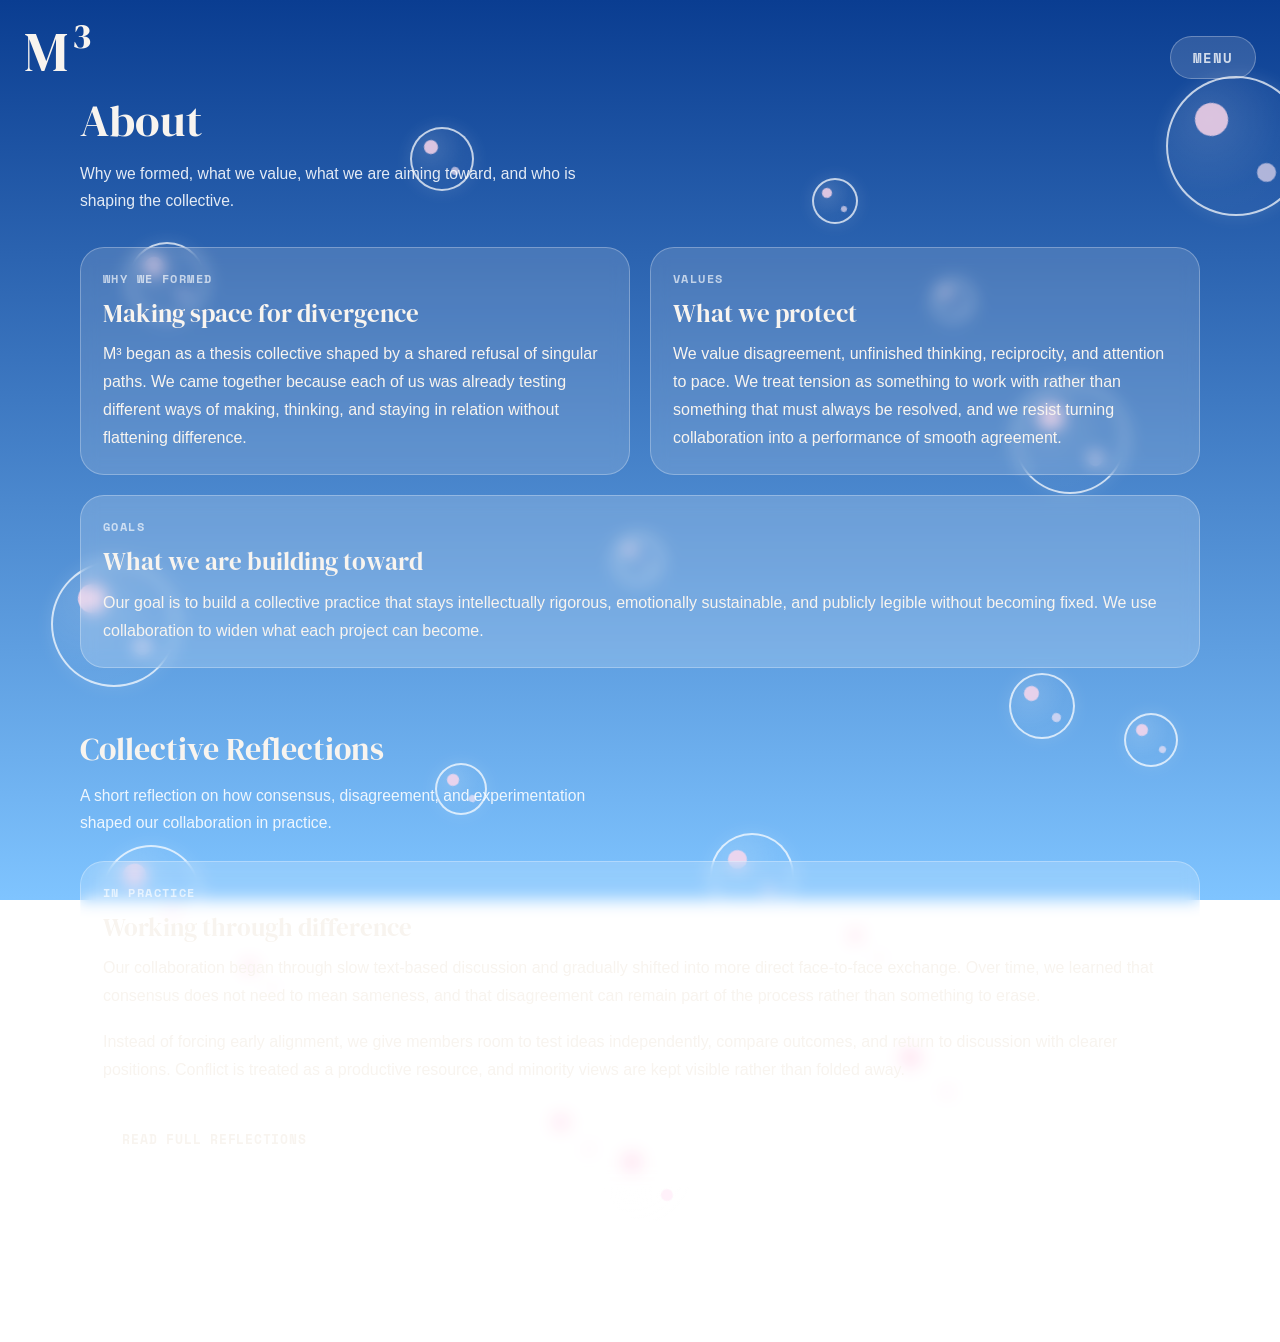
==== commit c9eeafa2: "0430" ====
--- a/about.html
+++ b/about.html
@@ -13,11 +13,12 @@
       <summary>Menu</summary>
       <div class="page-menu-panel">
         <a href="./about.html#about-section">About</a>
-        <a href="./how-we-work.html">Reflections</a>
-        <a href="./about.html#project-section">Project</a>
+        <a href="./project.html">Project</a>
         <a href="./member.html">Member</a>
-        <a href="./manifesto/" target="_blank" rel="noreferrer">Manifesto</a>
-        <a href="./game/" target="_blank" rel="noreferrer">Fun</a>
+        <a class="page-menu-manifesto-link" href="./manifesto/" target="_blank" rel="noreferrer">Manifesto</a>
+        <a class="page-menu-fun-link" href="./game/" target="_blank" rel="noreferrer" data-hover-label="🍄🐦‍⬛🥚🟦😫">
+          <span>Fun</span>
+        </a>
       </div>
     </details>
     <div class="bubble bubble-1" aria-hidden="true"></div>
@@ -90,35 +91,6 @@
         </div>
       </div>
 
-      <div class="section-group" id="project-section">
-        <div class="subsection-header">
-          <h2 class="subsection-title">Project</h2>
-          <p class="subsection-note">Our project currently moves through two connected directions: discussing the manifesto and building a playful game space. Each one has its own process page.</p>
-        </div>
-
-        <div class="info-grid">
-          <article class="info-card project-card">
-            <p class="card-kicker">Project 01</p>
-            <h2>Discussing the Manifesto</h2>
-            <p>This process page follows how our manifesto developed through collective conversation, drafting, revision, and the decision to turn those ideas into a public website.</p>
-            <div class="link-cluster">
-              <a class="link-pill manifesto-process-link" href="./manifesto-process.html">See Manifesto Process</a>
-            </div>
-          </article>
-
-          <article class="info-card project-card">
-            <p class="card-kicker">Project 02</p>
-            <h2>Building the Game Space</h2>
-            <p>This process page traces how the game site was imagined, designed, tested, and shaped into a playful set of mini-games connected to the rest of the collective.</p>
-            <div class="link-cluster">
-              <a class="link-pill game-process-link" href="./game-process.html" data-hover-label="🍄🐦‍⬛🥚🟦😫">
-                <span class="link-pill-text">See Game Process</span>
-              </a>
-            </div>
-          </article>
-        </div>
-
-      </div>
     </section>
   </main>
   <a class="back-to-top-link" href="#top">Back to Top</a>
--- a/style.css
+++ b/style.css
@@ -244,22 +244,137 @@
   text-transform: none;
 }
 
+.home-menu {
+  position: relative;
+  z-index: 2;
+  width: min(220px, 100%);
+  margin: 16vh auto 0;
+  font-family: 'Space Mono', monospace;
+  animation: menu-bubble-drift 11.5s ease-in-out infinite;
+  --float-x: 26px;
+  --float-y: -34px;
+  --float-tilt: 1deg;
+}
+
+.home-menu > summary {
+  display: inline-flex;
+  align-items: center;
+  justify-content: center;
+  width: 100%;
+  padding: 12px 12px;
+  border: 1px solid var(--border);
+  border-radius: 999px;
+  color: var(--text);
+  background: var(--button);
+  cursor: pointer;
+  list-style: none;
+  text-transform: uppercase;
+  letter-spacing: 1px;
+  font-size: 0.8rem;
+  font-weight: 700;
+  box-shadow: 0 8px 24px rgba(0, 0, 0, 0.12);
+  transition: background 160ms ease, border-color 160ms ease, box-shadow 160ms ease;
+}
+
+.home-menu > summary::-webkit-details-marker {
+  display: none;
+}
+
+.home-menu > summary:hover,
+.home-menu > summary:focus-visible,
+.home-menu[open] > summary {
+  background: var(--button-hover);
+  border-color: rgba(255, 255, 255, 0.56);
+  box-shadow: 0 14px 34px rgba(0, 0, 0, 0.16);
+}
+
+.home-menu-panel {
+  display: grid;
+  gap: 10px;
+  margin-top: 14px;
+  padding: 16px 20px;
+  border: 1px solid var(--border);
+  border-radius: 18px;
+  background: rgba(18, 104, 200, 0.78);
+  backdrop-filter: blur(8px);
+  box-shadow: 0 18px 36px rgba(0, 0, 0, 0.16);
+}
+
+.home-menu-panel a {
+  color: var(--text);
+  text-decoration: none;
+  text-transform: uppercase;
+  letter-spacing: 0.12em;
+  font-size: 0.78rem;
+  font-weight: 700;
+  transition: color 140ms ease, opacity 140ms ease, transform 140ms ease;
+}
+
+.home-menu-panel a:hover,
+.home-menu-panel a:focus-visible {
+  opacity: 0.72;
+  transform: translateX(4px);
+}
+
+.home-menu-manifesto-link:hover,
+.home-menu-manifesto-link:focus-visible {
+  color: #C1121F;
+  opacity: 1;
+}
+
+.home-menu-fun-link {
+  position: relative;
+}
+
+.home-menu-fun-link span {
+  transition: opacity 140ms ease;
+}
+
+.home-menu-fun-link::after {
+  content: attr(data-hover-label);
+  position: absolute;
+  left: 0;
+  opacity: 0;
+  transform: scale(0.98);
+  transition: opacity 140ms ease, transform 140ms ease;
+  font-family: "Apple Color Emoji", "Segoe UI Emoji", sans-serif;
+  font-size: 1rem;
+  line-height: 1;
+  letter-spacing: 0;
+}
+
+.home-menu-fun-link:hover,
+.home-menu-fun-link:focus-visible {
+  opacity: 1;
+}
+
+.home-menu-fun-link:hover span,
+.home-menu-fun-link:focus-visible span {
+  opacity: 0;
+}
+
+.home-menu-fun-link:hover::after,
+.home-menu-fun-link:focus-visible::after {
+  opacity: 1;
+  transform: scale(1);
+}
+
 .menu {
   flex: 1;
   display: grid;
   grid-template-columns: repeat(2, minmax(122px, 1fr));
   align-content: start;
   justify-content: center;
-  gap: 14px 14px;
-  width: min(300px, 100%);
+  gap: 34px 42px;
+  width: min(430px, 100%);
   margin: 16vh auto 0;
   position: relative;
   z-index: 2;
 }
 
 .menu a {
-  --float-x: 10px;
-  --float-y: -18px;
+  --float-x: 24px;
+  --float-y: -32px;
   --float-tilt: 1deg;
   display: inline-flex;
   align-items: center;
@@ -332,27 +447,35 @@
 }
 
 .menu a:nth-child(2) {
-  --float-x: -12px;
-  --float-y: -15px;
+  --float-x: -30px;
+  --float-y: -24px;
   --float-tilt: -1deg;
   animation-delay: 0.5s;
   animation-duration: 11.8s;
 }
 
 .menu a:nth-child(3) {
-  --float-x: 14px;
-  --float-y: 16px;
+  --float-x: 34px;
+  --float-y: 28px;
   --float-tilt: -1.4deg;
   animation-delay: 1s;
   animation-duration: 12.6s;
 }
 
 .menu a:nth-child(4) {
-  --float-x: -9px;
-  --float-y: 18px;
+  --float-x: -28px;
+  --float-y: 34px;
   --float-tilt: 1.2deg;
   animation-delay: 1.5s;
   animation-duration: 10.9s;
+}
+
+.menu a:nth-child(5) {
+  --float-x: 18px;
+  --float-y: -38px;
+  --float-tilt: -0.8deg;
+  animation-delay: 2s;
+  animation-duration: 13.4s;
 }
 
 .page-home-link {
@@ -422,9 +545,9 @@
   top: calc(100% + 10px);
   right: 0;
   display: grid;
-  gap: 8px;
-  min-width: 260px;
-  padding: 12px;
+  gap: 10px;
+  min-width: 178px;
+  padding: 14px 18px;
   border: 1px solid var(--border);
   border-radius: 18px;
   background: rgba(18, 104, 200, 0.86);
@@ -459,6 +582,49 @@
   border-color: transparent;
   opacity: 0.72;
   transform: translateX(4px);
+}
+
+.page-menu-panel .page-menu-manifesto-link:hover,
+.page-menu-panel .page-menu-manifesto-link:focus-visible {
+  color: #C1121F;
+  opacity: 1;
+}
+
+.page-menu-fun-link {
+  position: relative;
+}
+
+.page-menu-fun-link span {
+  transition: opacity 140ms ease;
+}
+
+.page-menu-fun-link::after {
+  content: attr(data-hover-label);
+  position: absolute;
+  left: 0;
+  opacity: 0;
+  transform: scale(0.98);
+  transition: opacity 140ms ease, transform 140ms ease;
+  font-family: "Apple Color Emoji", "Segoe UI Emoji", sans-serif;
+  font-size: 1rem;
+  line-height: 1;
+  letter-spacing: 0;
+}
+
+.page-menu-fun-link:hover span,
+.page-menu-fun-link:focus-visible span {
+  opacity: 0;
+}
+
+.page-menu-panel .page-menu-fun-link:hover,
+.page-menu-panel .page-menu-fun-link:focus-visible {
+  opacity: 1;
+}
+
+.page-menu-fun-link:hover::after,
+.page-menu-fun-link:focus-visible::after {
+  opacity: 1;
+  transform: scale(1);
 }
 
 body.manifesto-process-page .page-menu > summary,
@@ -681,8 +847,12 @@
   scroll-margin-top: 6rem;
 }
 
+.document-shell > .section-group:first-child {
+  margin-top: 0;
+}
+
 body.about-page #about-section {
-  margin-top: -1.25rem;
+  margin-top: 0;
 }
 
 .info-grid {
@@ -1627,7 +1797,7 @@
   }
 
   .page-menu-panel {
-    min-width: 236px;
+    min-width: 168px;
   }
 
   .site-footer {
